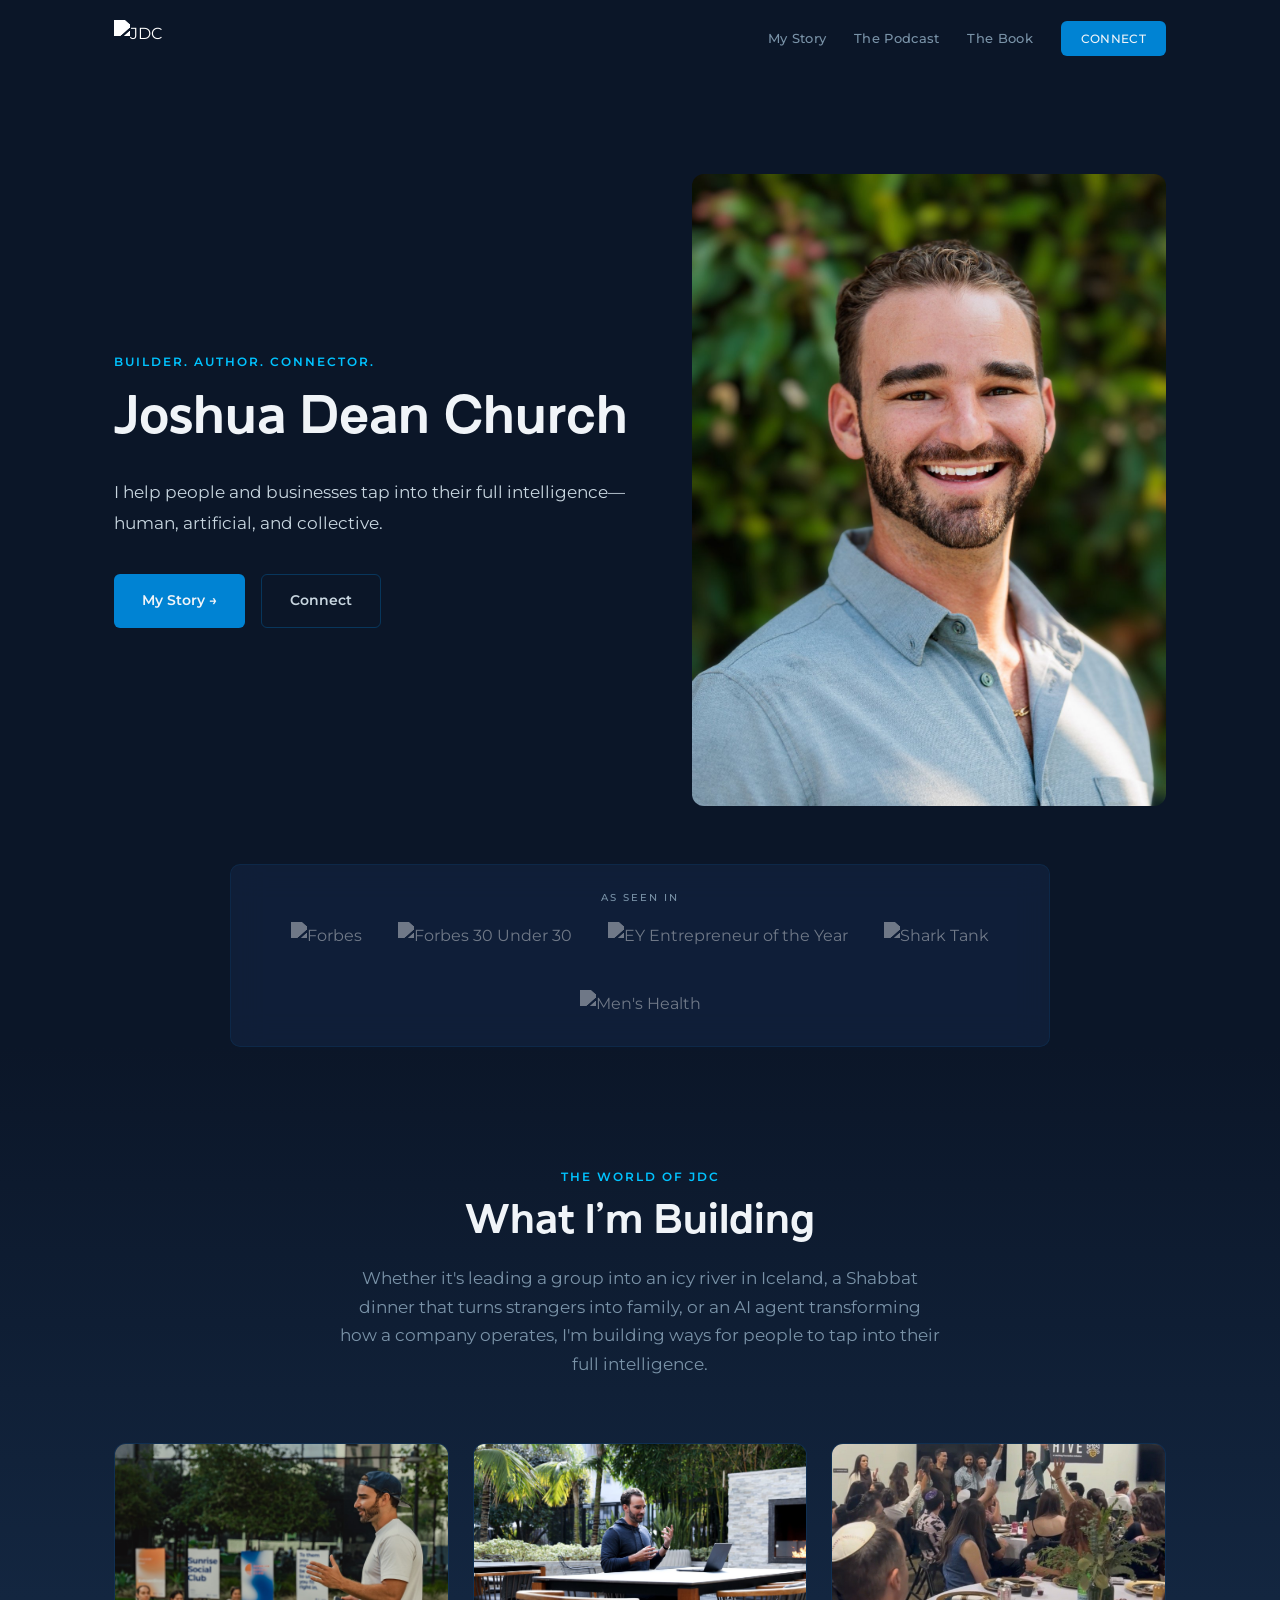
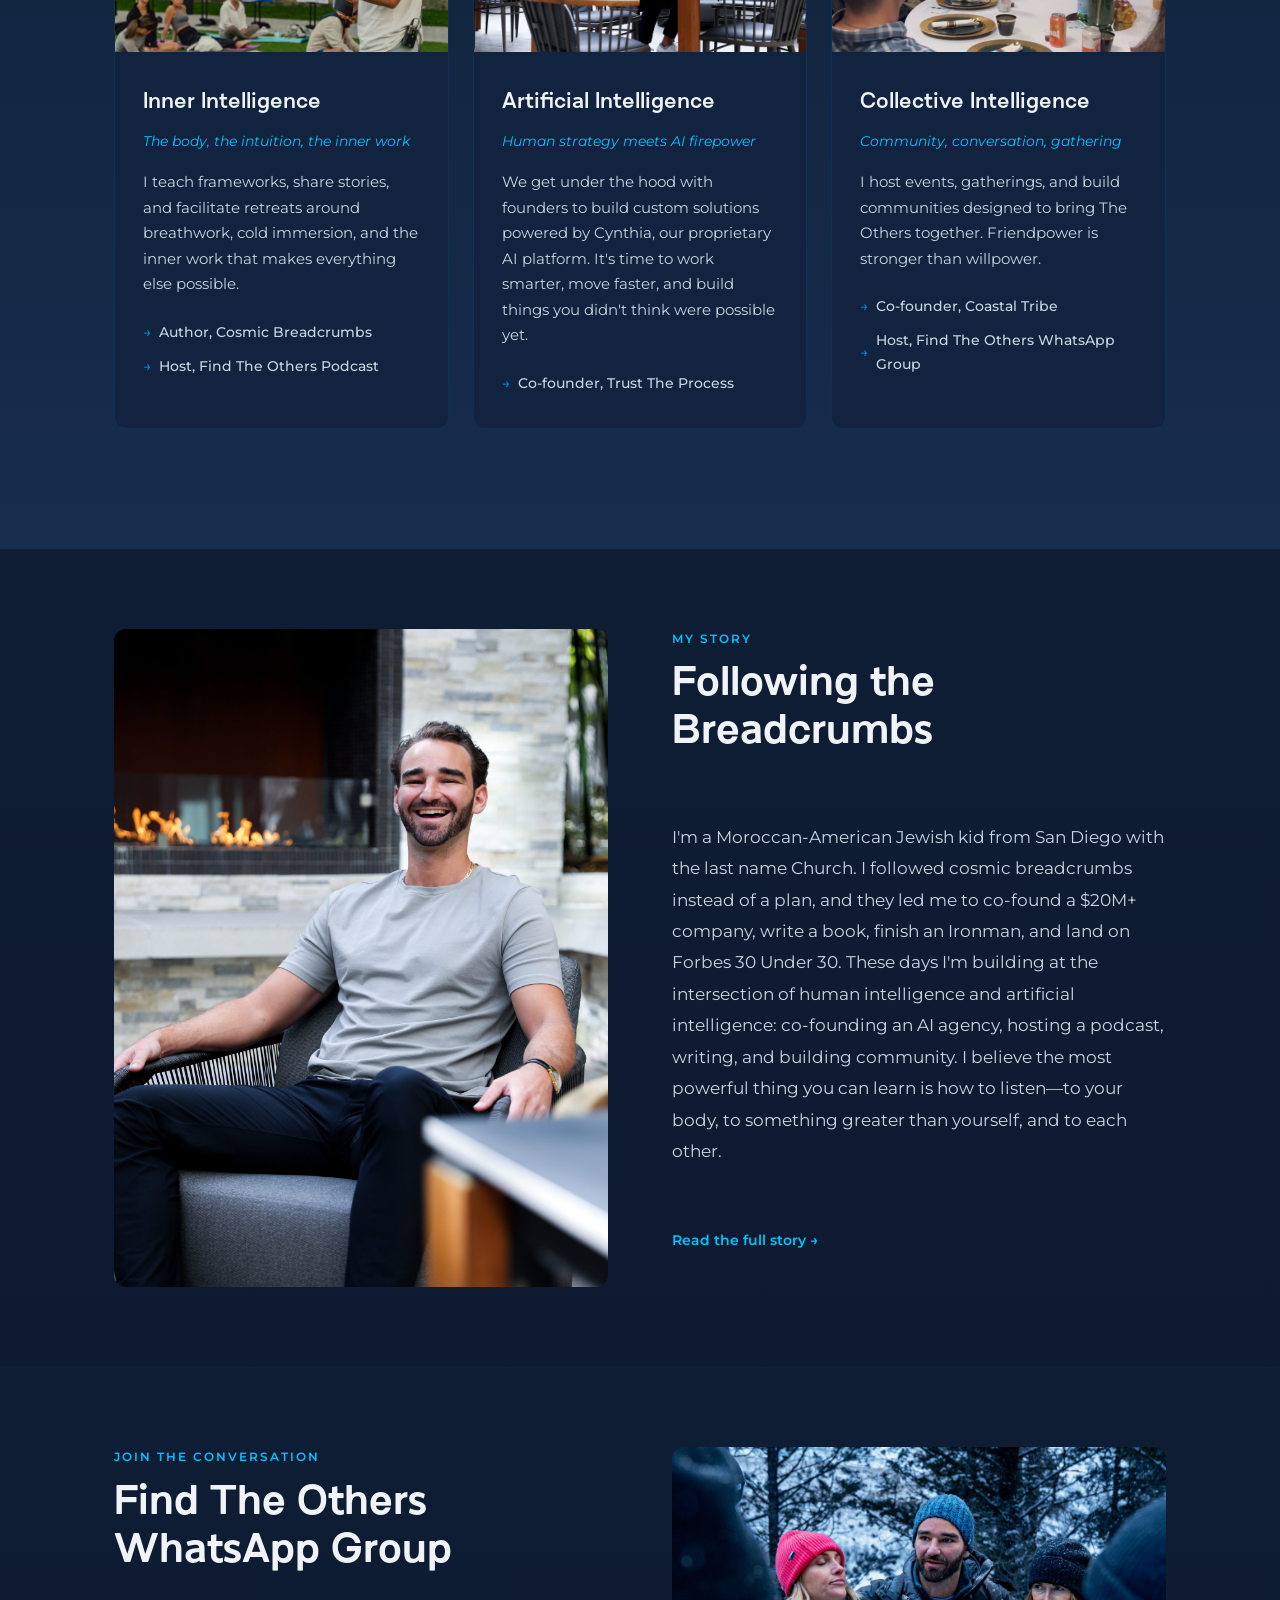
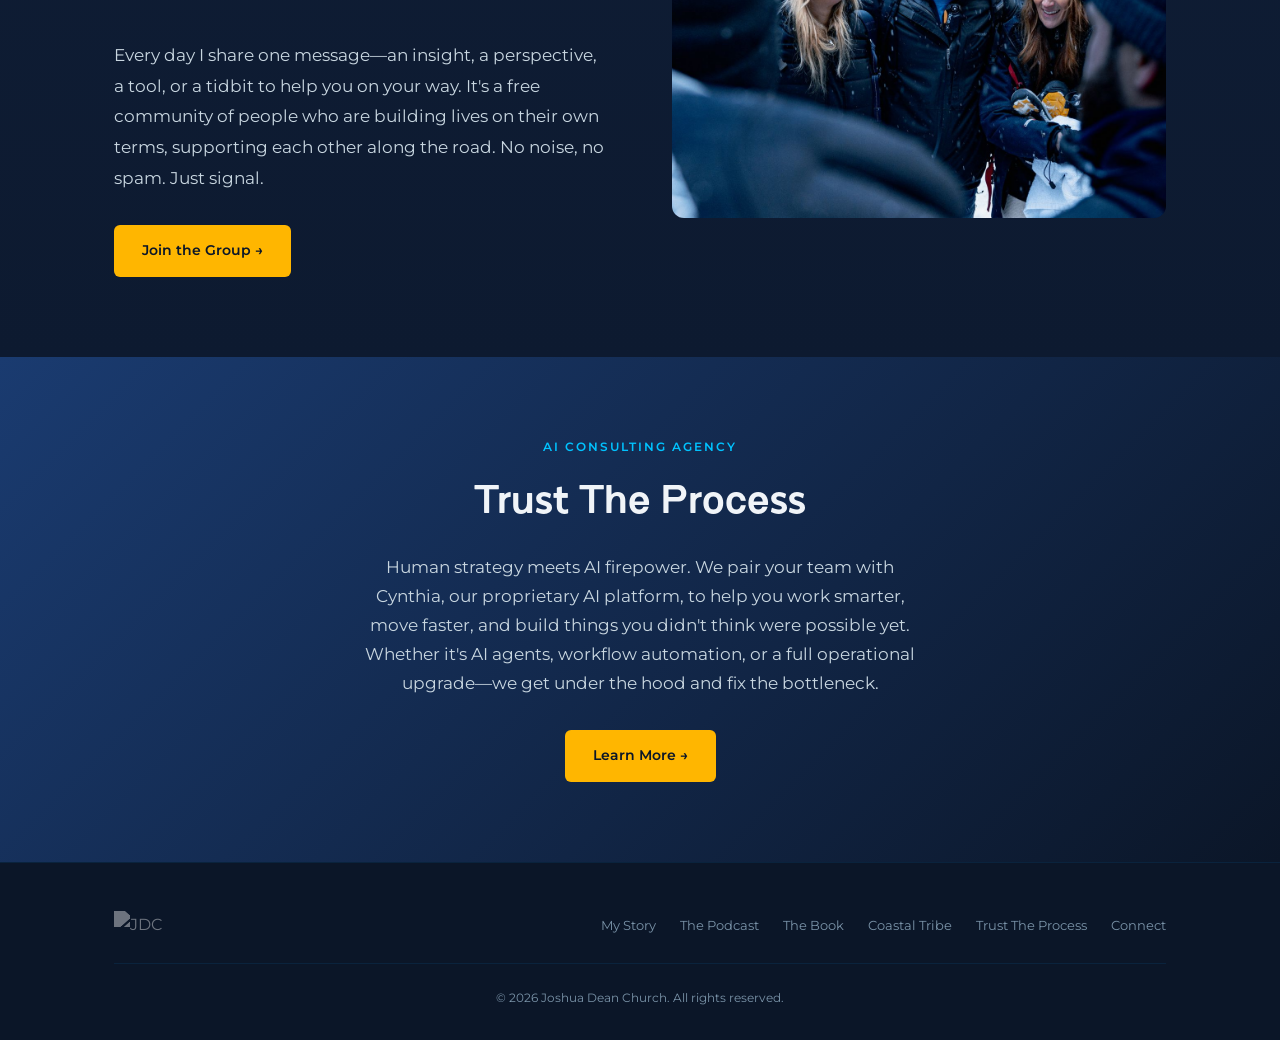
==== brand-site/index.html @ 16e48560 "Add brand site and remove old All Data No Drama dashboard - Full personal brand site with homepage, " ====
<!DOCTYPE html>
<html lang="en">
<head>
  <meta charset="UTF-8">
  <meta name="viewport" content="width=device-width, initial-scale=1.0">
  <title>Joshua Dean Church | Builder. Author. Connector.</title>
  <meta name="description" content="I help people and businesses tap into their full intelligence — human, artificial, and collective.">
  <meta property="og:title" content="Joshua Dean Church | Builder. Author. Connector.">
  <meta property="og:description" content="I help people and businesses tap into their full intelligence — human, artificial, and collective.">
  <meta property="og:image" content="images/photos/jdc-headshot.jpg">
  <link rel="preconnect" href="https://fonts.googleapis.com">
  <link rel="preconnect" href="https://fonts.gstatic.com" crossorigin>
  <link href="https://fonts.googleapis.com/css2?family=Montserrat:ital,wght@0,300;0,400;0,500;0,600;0,700;0,800;1,400&display=swap" rel="stylesheet">
  <link rel="stylesheet" href="css/style.css">
  <link rel="icon" type="image/png" href="images/logos/bolt-black.png">
</head>
<body>

  <!-- Nav -->
  <nav class="nav" id="nav">
    <div class="nav-inner">
      <a href="/"><img src="images/logos/jdc-monogram-white.png" alt="JDC" class="nav-logo"></a>
      <button class="nav-toggle" id="navToggle" aria-label="Menu">&#9776;</button>
      <ul class="nav-links" id="navLinks">
        <li><a href="/my-story">My Story</a></li>
        <li><a href="/podcast">The Podcast</a></li>
        <li><a href="/book">The Book</a></li>
        <li><a href="/connect" class="nav-cta">Connect</a></li>
      </ul>
    </div>
  </nav>

  <!-- Hero -->
  <section class="hero">
    <div class="container">
      <div class="hero-inner">
        <div class="hero-text fade-up">
          <div class="hero-photo-mobile">
            <img src="images/photos/jdc-headshot-vert.jpg" alt="Joshua Dean Church">
          </div>
          <div class="hero-label">Builder. Author. Connector.</div>
          <h1>Joshua Dean Church</h1>
          <p class="hero-bio">I help people and businesses tap into their full intelligence&mdash;human, artificial, and collective.</p>
          <div class="hero-actions">
            <a href="#my-story" class="btn btn-primary">My Story &rarr;</a>
            <a href="/connect" class="btn btn-outline">Connect</a>
          </div>
        </div>
        <div class="hero-photo hero-photo-desktop fade-up">
          <img src="images/photos/jdc-headshot-vert.jpg" alt="Joshua Dean Church">
        </div>
      </div>
    </div>
  </section>

  <!-- As Seen In -->
  <div class="seen-in">
    <div class="seen-in-inner">
      <div class="seen-in-label">As Seen In</div>
      <div class="seen-in-divider"></div>
      <div class="seen-in-logos">
        <img src="https://cdn.prod.website-files.com/67cf23cad16f6755688ccf05/67dbac555533812ffa6944e9_Forbes.png" alt="Forbes">
        <img src="https://cdn.prod.website-files.com/67cf23cad16f6755688ccf05/67dbadc8d2709a5964566918_30-under-30.png" alt="Forbes 30 Under 30">
        <img src="https://cdn.prod.website-files.com/67cf23cad16f6755688ccf05/67dbad04504f03ad3bf4051f_04770d65194399ad4c369803e175.png" alt="EY Entrepreneur of the Year">
        <img src="https://cdn.prod.website-files.com/67cf23cad16f6755688ccf05/67dbadde0a49e1027115f050_logo.png" alt="Shark Tank">
        <img src="https://cdn.prod.website-files.com/67cf23cad16f6755688ccf05/67dbadeeb2bb3bdb739ae794_Mens-Health-Logo.png" alt="Men's Health">
      </div>
    </div>
  </div>

  <!-- What I'm Building -->
  <section class="world">
    <div class="container">
      <div class="world-header fade-up">
        <div class="sh center">
          <div class="sh-label">The World of JDC</div>
          <h2>What I'm Building</h2>
          <p>Whether it's leading a group into an icy river in Iceland, a Shabbat dinner that turns strangers into family, or an AI agent transforming how a company operates, I'm building ways for people to tap into their full intelligence.</p>
        </div>
      </div>

      <div class="world-grid">
        <!-- Human Intelligence -->
        <div class="world-card fade-up">
          <img src="images/photos/leading-breathwork-1.jpg" alt="Joshua leading breathwork" class="world-card-img">
          <div class="world-card-body">
            <h3>Inner Intelligence</h3>
            <p class="world-card-tagline">The body, the intuition, the inner work</p>
            <p class="world-card-text">I teach frameworks, share stories, and facilitate retreats around breathwork, cold immersion, and the inner work that makes everything else possible.</p>
            <ul class="world-card-links">
              <li><a href="/book"><span class="arrow">&rarr;</span> Author, Cosmic Breadcrumbs</a></li>
              <li><a href="/podcast"><span class="arrow">&rarr;</span> Host, Find The Others Podcast</a></li>
            </ul>
          </div>
        </div>

        <!-- Artificial Intelligence -->
        <div class="world-card fade-up">
          <img src="images/photos/jdc-laptop.jpg" alt="Joshua working with AI" class="world-card-img">
          <div class="world-card-body">
            <h3>Artificial Intelligence</h3>
            <p class="world-card-tagline">Human strategy meets AI firepower</p>
            <p class="world-card-text">We get under the hood with founders to build custom solutions powered by Cynthia, our proprietary AI platform. It's time to work smarter, move faster, and build things you didn't think were possible yet.</p>
            <ul class="world-card-links">
              <li><a href="https://cynthiaconcierge.com/" target="_blank"><span class="arrow">&rarr;</span> Co-founder, Trust The Process</a></li>
            </ul>
          </div>
        </div>

        <!-- Human Connection -->
        <div class="world-card fade-up">
          <img src="images/photos/coastal-tribe-2.jpg" alt="Coastal Tribe Shabbat dinner" class="world-card-img">
          <div class="world-card-body">
            <h3>Collective Intelligence</h3>
            <p class="world-card-tagline">Community, conversation, gathering</p>
            <p class="world-card-text">I host events, gatherings, and build communities designed to bring The Others together. Friendpower is stronger than willpower.</p>
            <ul class="world-card-links">
              <li><a href="https://thecoastaltribe.com" target="_blank"><span class="arrow">&rarr;</span> Co-founder, Coastal Tribe</a></li>
              <li><a href="https://tally.so/r/3Ev4OB" target="_blank"><span class="arrow">&rarr;</span> Host, Find The Others WhatsApp Group</a></li>
            </ul>
          </div>
        </div>
      </div>
    </div>
  </section>

  <!-- My Story -->
  <section class="content-section alt" id="my-story">
    <div class="container">
      <div class="content-grid">
        <div class="fade-up">
          <img src="images/photos/jdc-fireplace.jpg" alt="Joshua Dean Church" style="border-radius:var(--radius); aspect-ratio:3/4; object-fit:cover; object-position:center top;">
        </div>
        <div class="fade-up" style="display:flex; flex-direction:column; justify-content:center;">
          <div class="sh">
            <div class="sh-label">My Story</div>
            <h2>Following the Breadcrumbs</h2>
          </div>
          <div class="prose">
            <p>I'm a Moroccan-American Jewish kid from San Diego with the last name Church. I followed cosmic breadcrumbs instead of a plan, and they led me to co-found a $20M+ company, write a book, finish an Ironman, and land on Forbes 30 Under 30. These days I'm building at the intersection of human intelligence and artificial intelligence: co-founding an AI agency, hosting a podcast, writing, and building community. I believe the most powerful thing you can learn is how to listen&mdash;to your body, to something greater than yourself, and to each other.</p>
          </div>
          <div style="margin-top:24px;">
            <a href="/my-story" class="btn btn-ghost">Read the full story &rarr;</a>
          </div>
        </div>
      </div>
    </div>
  </section>

  <!-- FTO WhatsApp -->
  <section class="content-section alt">
    <div class="container">
      <div class="content-grid">
        <div class="fade-up" style="display:flex; flex-direction:column; justify-content:center;">
          <div class="sh">
            <div class="sh-label">Join the Conversation</div>
            <h2>Find The Others WhatsApp Group</h2>
          </div>
          <p style="font-size:17px; line-height:1.8; color:var(--text); margin-bottom:32px;">Every day I share one message&mdash;an insight, a perspective, a tool, or a tidbit to help you on your way. It's a free community of people who are building lives on their own terms, supporting each other along the road. No noise, no spam. Just signal.</p>
          <div>
            <a href="https://tally.so/r/3Ev4OB" target="_blank" class="btn btn-solar">Join the Group &rarr;</a>
          </div>
        </div>
        <div class="fade-up">
          <img src="images/photos/retreat-2.jpg" alt="Joshua with The Others at a retreat" style="border-radius:var(--radius); width:100%; aspect-ratio:4/3; object-fit:cover;">
        </div>
      </div>
    </div>
  </section>

  <!-- Trust The Process CTA -->
  <section class="cta-banner">
    <div class="container fade-up">
      <div class="sh-label" style="text-align:center; margin-bottom:12px;">AI Consulting Agency</div>
      <h2>Trust The Process</h2>
      <p>Human strategy meets AI firepower. We pair your team with Cynthia, our proprietary AI platform, to help you work smarter, move faster, and build things you didn't think were possible yet. Whether it's AI agents, workflow automation, or a full operational upgrade&mdash;we get under the hood and fix the bottleneck.</p>
      <a href="https://cynthiaconcierge.com/" target="_blank" class="btn btn-solar">Learn More &rarr;</a>
    </div>
  </section>

  <!-- Footer -->
  <footer class="footer">
    <div class="container">
      <div class="footer-inner">
        <a href="/"><img src="images/logos/jdc-monogram-white.png" alt="JDC" class="footer-logo"></a>
        <ul class="footer-links">
          <li><a href="/my-story">My Story</a></li>
          <li><a href="/podcast">The Podcast</a></li>
          <li><a href="/book">The Book</a></li>
          <li><a href="https://thecoastaltribe.com" target="_blank">Coastal Tribe</a></li>
          <li><a href="https://cynthiaconcierge.com/" target="_blank">Trust The Process</a></li>
          <li><a href="/connect">Connect</a></li>
        </ul>
      </div>
      <div class="footer-copy">&copy; 2026 Joshua Dean Church. All rights reserved.</div>
    </div>
  </footer>

  <script>
    const nav = document.getElementById('nav');
    window.addEventListener('scroll', () => nav.classList.toggle('scrolled', window.scrollY > 50));
    document.getElementById('navToggle').addEventListener('click', () => document.getElementById('navLinks').classList.toggle('open'));
    document.querySelectorAll('.nav-links a').forEach(a => a.addEventListener('click', () => document.getElementById('navLinks').classList.remove('open')));
    const obs = new IntersectionObserver(entries => entries.forEach(e => { if (e.isIntersecting) e.target.classList.add('visible'); }), { threshold: 0.1, rootMargin: '0px 0px -40px 0px' });
    document.querySelectorAll('.fade-up').forEach(el => obs.observe(el));
  </script>
</body>
</html>
---- brand-site/css/style.css ----
/* =============================================
   Joshua Dean Church — Personal Brand
   Fresh Build v2
   ============================================= */

@font-face {
  font-family: 'Mickir';
  src: url('../fonts/Mickir-Regular.otf') format('opentype');
  font-weight: 400;
  font-display: swap;
}
@font-face {
  font-family: 'Mickir';
  src: url('../fonts/Mickir-Bold.otf') format('opentype');
  font-weight: 700;
  font-display: swap;
}
@font-face {
  font-family: 'Mickir';
  src: url('../fonts/Mickir-ExtraBold.otf') format('opentype');
  font-weight: 800;
  font-display: swap;
}

:root {
  /* Brand Palette */
  --midnight: #1A3B70;
  --electric: #0083D3;
  --arctic: #01C3FF;
  --glacier: #A9E7FF;
  --polar: #BCD5DD;
  --solar: #FFB600;

  /* Functional */
  --bg: #0B1628;
  --bg-alt: #0F1D35;
  --bg-card: #12233F;
  --surface: #182B4A;
  --white: #F0F4F8;
  --text: #C8D6E0;
  --text-muted: #7A93A8;
  --border: rgba(0, 131, 211, 0.12);

  --font-display: 'Mickir', 'Montserrat', sans-serif;
  --font-body: 'Montserrat', sans-serif;
  --max-w: 1100px;
  --radius: 12px;
}

*, *::before, *::after { margin: 0; padding: 0; box-sizing: border-box; }
html { scroll-behavior: smooth; -webkit-font-smoothing: antialiased; }
body {
  font-family: var(--font-body);
  background: var(--bg);
  color: var(--text);
  line-height: 1.7;
  overflow-x: hidden;
  font-size: 16px;
}
img { max-width: 100%; height: auto; display: block; }
a { color: inherit; text-decoration: none; }

.container { max-width: var(--max-w); margin: 0 auto; padding: 0 24px; }

/* =============================================
   NAV — Minimal
   ============================================= */
.nav {
  position: fixed; top: 0; left: 0; right: 0; z-index: 100;
  padding: 20px 0;
  transition: all 0.3s;
}
.nav.scrolled {
  background: rgba(11, 22, 40, 0.95);
  backdrop-filter: blur(16px);
  padding: 14px 0;
  border-bottom: 1px solid var(--border);
}
.nav-inner {
  max-width: var(--max-w);
  margin: 0 auto; padding: 0 24px;
  display: flex; align-items: center; justify-content: space-between;
}
.nav-logo { height: 36px; filter: brightness(0) invert(1); }
.nav-links {
  display: flex; align-items: center; gap: 28px; list-style: none;
}
.nav-links a {
  font-size: 13px; font-weight: 500; letter-spacing: 0.3px;
  color: var(--text-muted); transition: color 0.2s;
}
.nav-links a:hover { color: var(--white); }
.nav-cta {
  background: var(--electric);
  color: var(--white) !important;
  padding: 10px 20px;
  border-radius: 6px;
  font-weight: 600;
  font-size: 12px !important;
  letter-spacing: 0.5px;
  text-transform: uppercase;
  transition: background 0.2s, transform 0.2s;
}
.nav-cta:hover { background: var(--midnight); transform: translateY(-1px); }
.nav-toggle {
  display: none; background: none; border: none;
  color: var(--white); font-size: 24px; cursor: pointer;
}

/* =============================================
   HERO — Homepage
   ============================================= */
.hero {
  min-height: 100vh;
  display: flex; align-items: center;
  position: relative; overflow: hidden;
  padding-top: 80px;
}
.hero-inner {
  display: grid;
  grid-template-columns: 1fr 1fr;
  gap: 64px;
  align-items: center;
}
.hero-text { position: relative; z-index: 2; }
.hero-label {
  font-size: 12px; font-weight: 600; letter-spacing: 2px;
  text-transform: uppercase; color: var(--arctic);
  margin-bottom: 20px;
}
.hero h1 {
  font-family: var(--font-display);
  font-size: clamp(36px, 4.2vw, 56px);
  font-weight: 800; line-height: 1.05;
  color: var(--white); margin-bottom: 28px;
  white-space: nowrap;
}
.hero-bio {
  font-size: 17px; line-height: 1.8;
  color: var(--text); margin-bottom: 36px;
}
.hero-actions { display: flex; gap: 16px; flex-wrap: wrap; }
.hero-photo {
  position: relative;
}
.hero-photo img {
  border-radius: var(--radius);
  width: 100%;
  aspect-ratio: 3/4;
  object-fit: cover;
  object-position: center top;
}
/* Mobile: show inline photo, hide desktop column */
.hero-photo-mobile {
  display: none;
}
.hero-photo-mobile img {
  border-radius: var(--radius);
  width: 100%;
  max-width: 360px;
  aspect-ratio: 3/4;
  object-fit: cover;
  object-position: center top;
  margin-bottom: 28px;
}

/* decorative element removed */

/* =============================================
   AS SEEN IN
   ============================================= */
.seen-in {
  position: relative;
  z-index: 10;
  margin-top: -36px;
  padding: 0 24px;
}
.seen-in-inner {
  max-width: 820px;
  margin: 0 auto;
  background: rgba(18, 35, 63, 0.7);
  backdrop-filter: blur(16px);
  -webkit-backdrop-filter: blur(16px);
  border: 1px solid rgba(0, 131, 211, 0.1);
  border-radius: 10px;
  padding: 24px 40px;
  text-align: center;
}
.seen-in-label {
  font-size: 10px; font-weight: 500; letter-spacing: 2px;
  text-transform: uppercase; color: var(--text-muted);
  margin-bottom: 16px;
}
.seen-in-divider { display: none; }
.seen-in-logos {
  display: flex; justify-content: center; align-items: center;
  gap: 36px; flex-wrap: wrap;
  opacity: 0.4;
}
.seen-in-logos img {
  height: 32px; width: auto;
  filter: brightness(0) invert(1);
}

/* =============================================
   WORLD — Pillar Cards (Homepage)
   ============================================= */
.world {
  padding: 120px 0;
  background: linear-gradient(180deg, var(--bg) 0%, #132640 50%, #162D4D 100%);
}
.world-header {
  text-align: center; margin-bottom: 64px;
}
.world-grid {
  display: grid;
  grid-template-columns: repeat(3, 1fr);
  gap: 24px;
}
.world-card {
  background: var(--bg-card);
  border: 1px solid var(--border);
  border-radius: var(--radius);
  overflow: hidden;
  transition: transform 0.3s, border-color 0.3s;
}
.world-card:hover {
  transform: translateY(-4px);
  border-color: rgba(0, 131, 211, 0.3);
}
.world-card-img {
  width: 100%; aspect-ratio: 16/10; object-fit: cover;
  object-position: center 30%;
}
.world-card-body { padding: 32px 28px; }
.world-card-body h3 {
  font-family: var(--font-display);
  font-size: 22px; font-weight: 700;
  color: var(--white); margin-bottom: 8px;
}
.world-card-tagline {
  font-size: 14px; color: var(--arctic);
  font-style: italic; margin-bottom: 16px;
}
.world-card-text {
  font-size: 15px; color: var(--text); margin-bottom: 24px;
  line-height: 1.7;
}
.world-card-links {
  list-style: none; display: flex; flex-direction: column; gap: 10px;
}
.world-card-links a {
  font-size: 14px; font-weight: 500; color: var(--text);
  display: flex; align-items: center; gap: 8px;
  transition: color 0.2s;
}
.world-card-links a:hover { color: var(--arctic); }
.world-card-links .arrow { color: var(--electric); }

/* =============================================
   PAGE HERO — Subpages
   ============================================= */
.page-hero {
  padding: 160px 0 80px;
  position: relative;
}
.page-hero-split {
  display: grid; grid-template-columns: 1fr 1fr;
  gap: 64px; align-items: center;
}
.page-hero .page-label {
  font-size: 12px; font-weight: 600; letter-spacing: 2px;
  text-transform: uppercase; color: var(--arctic);
  margin-bottom: 16px;
}
.page-hero h1 {
  font-family: var(--font-display);
  font-size: clamp(36px, 4.5vw, 52px);
  font-weight: 800; line-height: 1.1;
  color: var(--white); margin-bottom: 20px;
}
.page-hero .page-subtitle {
  font-size: 18px; color: var(--text); line-height: 1.7;
}
.page-hero-img {
  border-radius: var(--radius);
  width: 100%; object-fit: cover;
}

/* =============================================
   CONTENT SECTIONS
   ============================================= */
.content-section { padding: 80px 0; }
.content-section.alt { background: linear-gradient(180deg, var(--bg-alt) 0%, #0D1A30 100%); }

.content-grid {
  display: grid; grid-template-columns: 1fr 1fr;
  gap: 64px; align-items: start;
}
.content-grid.reverse > :first-child { order: 2; }
.content-grid.reverse > :last-child { order: 1; }

.prose { font-size: 17px; line-height: 1.85; color: var(--text); }
.prose p { margin-bottom: 24px; }
.prose strong { color: var(--white); font-weight: 600; }
.prose em { color: var(--glacier); }
.prose blockquote {
  border-left: 3px solid var(--solar);
  padding: 16px 0 16px 24px;
  margin: 32px 0;
  font-style: italic; color: var(--text-muted);
  font-size: 19px; line-height: 1.6;
}
.prose img {
  border-radius: var(--radius);
  margin: 32px 0;
}

/* =============================================
   BUTTONS
   ============================================= */
.btn {
  display: inline-flex; align-items: center; gap: 8px;
  padding: 14px 28px; border-radius: 6px;
  font-size: 14px; font-weight: 600;
  font-family: var(--font-body);
  cursor: pointer; transition: all 0.2s;
  border: none; text-decoration: none;
}
.btn-primary {
  background: var(--electric); color: var(--white);
}
.btn-primary:hover { background: var(--midnight); transform: translateY(-1px); }
.btn-solar {
  background: var(--solar); color: var(--bg);
}
.btn-solar:hover { background: #e6a400; transform: translateY(-1px); }
.btn-outline {
  background: transparent; color: var(--text);
  border: 1px solid rgba(0,131,211,0.3);
}
.btn-outline:hover { border-color: var(--arctic); color: var(--white); }
.btn-ghost {
  background: none; color: var(--arctic);
  padding: 14px 0; border: none;
}
.btn-ghost:hover { color: var(--white); gap: 12px; }

/* =============================================
   SECTION HEADERS
   ============================================= */
.sh { margin-bottom: 48px; }
.sh-label {
  font-size: 12px; font-weight: 600; letter-spacing: 2px;
  text-transform: uppercase; color: var(--arctic);
  margin-bottom: 12px;
}
.sh h2 {
  font-family: var(--font-display);
  font-size: clamp(28px, 3.5vw, 42px);
  font-weight: 800; line-height: 1.15;
  color: var(--white); margin-bottom: 16px;
}
.sh p {
  font-size: 17px; color: var(--text-muted);
  max-width: 600px; line-height: 1.7;
}
.sh.center { text-align: center; }
.sh.center p { margin: 0 auto; }

/* =============================================
   PHOTO GRID
   ============================================= */
.photo-grid {
  display: grid; gap: 16px;
}
.photo-grid.cols-2 { grid-template-columns: 1fr 1fr; }
.photo-grid.cols-3 { grid-template-columns: 1fr 1fr 1fr; }
.photo-grid img {
  border-radius: var(--radius);
  width: 100%; height: 100%;
  object-fit: cover;
}

/* =============================================
   LISTEN LINKS / FEATURE LIST
   ============================================= */
.link-row {
  display: flex; gap: 12px; flex-wrap: wrap; margin-top: 32px;
}
.link-pill {
  display: inline-flex; align-items: center; gap: 8px;
  padding: 12px 24px;
  border: 1px solid rgba(0,131,211,0.25);
  border-radius: 8px;
  font-size: 14px; font-weight: 500;
  color: var(--text); transition: all 0.2s;
}
.link-pill:hover {
  border-color: var(--arctic); color: var(--white);
  background: rgba(0,131,211,0.06);
}

.feature-list {
  list-style: none; display: flex; flex-direction: column; gap: 14px;
  margin: 24px 0;
}
.feature-list li {
  display: flex; align-items: flex-start; gap: 10px;
  font-size: 15px; color: var(--text);
}
.feature-list .check {
  color: var(--arctic); font-weight: 700; flex-shrink: 0;
}

/* =============================================
   TESTIMONIAL
   ============================================= */
.testimonial-card {
  background: var(--bg-card);
  border: 1px solid var(--border);
  border-radius: var(--radius);
  padding: 32px;
}
.testimonial-card blockquote {
  font-size: 16px; line-height: 1.8;
  color: var(--text); margin-bottom: 20px;
  font-style: italic;
}
.testimonial-card cite {
  font-style: normal; font-size: 14px;
  color: var(--white); font-weight: 600;
}
.testimonial-card .cite-role {
  font-size: 13px; color: var(--text-muted); font-weight: 400;
}

/* =============================================
   CONNECT / SOCIAL
   ============================================= */
.social-grid {
  display: grid; grid-template-columns: repeat(4, 1fr);
  gap: 16px; margin: 48px 0;
}
.social-card {
  background: var(--bg-card);
  border: 1px solid var(--border);
  border-radius: var(--radius);
  padding: 28px; text-align: center;
  transition: all 0.2s;
}
.social-card:hover {
  border-color: var(--electric);
  transform: translateY(-2px);
}
.social-card h3 {
  font-size: 16px; color: var(--white); font-weight: 600;
  margin-bottom: 4px;
}
.social-card p { font-size: 13px; color: var(--text-muted); }

/* =============================================
   CTA BANNER
   ============================================= */
.cta-banner {
  padding: 80px 0;
  background: linear-gradient(135deg, var(--midnight), var(--bg));
  text-align: center;
}
.cta-banner h2 {
  font-family: var(--font-display);
  font-size: clamp(28px, 3.5vw, 40px);
  font-weight: 800; color: var(--white);
  margin-bottom: 16px;
}
.cta-banner p {
  font-size: 17px; color: var(--text);
  max-width: 560px; margin: 0 auto 32px;
}

/* =============================================
   FOOTER
   ============================================= */
.footer {
  padding: 48px 0 32px;
  border-top: 1px solid var(--border);
}
.footer-inner {
  display: flex; justify-content: space-between;
  align-items: center; flex-wrap: wrap; gap: 16px;
}
.footer-logo { height: 28px; filter: brightness(0) invert(1); opacity: 0.4; }
.footer-links {
  display: flex; gap: 24px; list-style: none;
}
.footer-links a {
  font-size: 13px; color: var(--text-muted); transition: color 0.2s;
}
.footer-links a:hover { color: var(--white); }
.footer-copy {
  width: 100%; text-align: center;
  margin-top: 24px; padding-top: 24px;
  border-top: 1px solid var(--border);
  font-size: 12px; color: var(--text-muted);
}

/* =============================================
   CONTACT FORM
   ============================================= */
.contact-form { display: flex; flex-direction: column; gap: 20px; }
.form-group { display: flex; flex-direction: column; gap: 6px; }
.form-group label {
  font-size: 13px; font-weight: 600; color: var(--text-muted);
  text-transform: uppercase; letter-spacing: 0.5px;
}
.form-group input,
.form-group select,
.form-group textarea {
  background: var(--bg-card);
  border: 1px solid var(--border);
  border-radius: 6px;
  padding: 14px 16px;
  font-family: var(--font-body);
  font-size: 15px;
  color: var(--white);
  transition: border-color 0.2s;
  outline: none;
}
.form-group input:focus,
.form-group select:focus,
.form-group textarea:focus {
  border-color: var(--electric);
}
.form-group input::placeholder,
.form-group textarea::placeholder {
  color: var(--text-muted); opacity: 0.6;
}
.form-group select { cursor: pointer; }
.form-group select option { background: var(--bg-card); color: var(--white); }
.form-group textarea { resize: vertical; min-height: 120px; }
.form-success {
  text-align: center; padding: 48px 24px;
  background: var(--bg-card); border: 1px solid var(--border);
  border-radius: var(--radius);
}
.form-success p {
  font-size: 20px; font-weight: 600; color: var(--white);
}

/* Social Card Row */
.social-card-row {
  display: flex; justify-content: space-between; align-items: center;
  padding: 18px 20px;
  background: var(--bg-card);
  border: 1px solid var(--border);
  border-radius: 8px;
  transition: all 0.2s;
}
.social-card-row:hover {
  border-color: var(--electric); transform: translateX(4px);
}
.social-card-name {
  font-size: 15px; font-weight: 600; color: var(--white);
}
.social-card-handle {
  font-size: 14px; color: var(--text-muted);
}

/* =============================================
   ANIMATIONS
   ============================================= */
.fade-up {
  opacity: 0; transform: translateY(20px);
  transition: opacity 0.5s ease, transform 0.5s ease;
}
.fade-up.visible { opacity: 1; transform: translateY(0); }

/* =============================================
   RESPONSIVE
   ============================================= */
@media (max-width: 900px) {
  .hero-inner,
  .page-hero-split,
  .content-grid,
  .content-grid.reverse > :first-child,
  .content-grid.reverse > :last-child {
    grid-template-columns: 1fr;
    order: unset !important;
  }
  .hero-photo-mobile { display: block; }
  .hero-photo-desktop { display: none; }
  .world-grid { grid-template-columns: 1fr; max-width: 480px; margin: 0 auto; }
  .social-grid { grid-template-columns: 1fr 1fr; }
  .hero-photo { max-width: 400px; }
}

@media (max-width: 768px) {
  .nav-links { display: none; }
  .nav-toggle { display: block; }
  .nav-links.open {
    display: flex; flex-direction: column;
    position: absolute; top: 100%; left: 0; right: 0;
    background: rgba(11, 22, 40, 0.98);
    backdrop-filter: blur(16px);
    padding: 24px; gap: 18px;
    border-bottom: 1px solid var(--border);
  }
  .nav-cta { text-align: center; }
  .hero { padding-top: 100px; min-height: auto; padding-bottom: 60px; }
  .hero h1 { white-space: normal; }
  .photo-grid.cols-2,
  .photo-grid.cols-3 { grid-template-columns: 1fr; }
  .seen-in-inner { padding: 20px 24px; }
  .seen-in-logos { gap: 24px; }
  .seen-in-logos img { height: 18px; }
  .content-section { padding: 60px 0; }
  .world { padding: 80px 0; }
}

@media (max-width: 480px) {
  .social-grid { grid-template-columns: 1fr; }
  .hero-actions { flex-direction: column; }
  .hero-actions .btn { width: 100%; justify-content: center; }
}
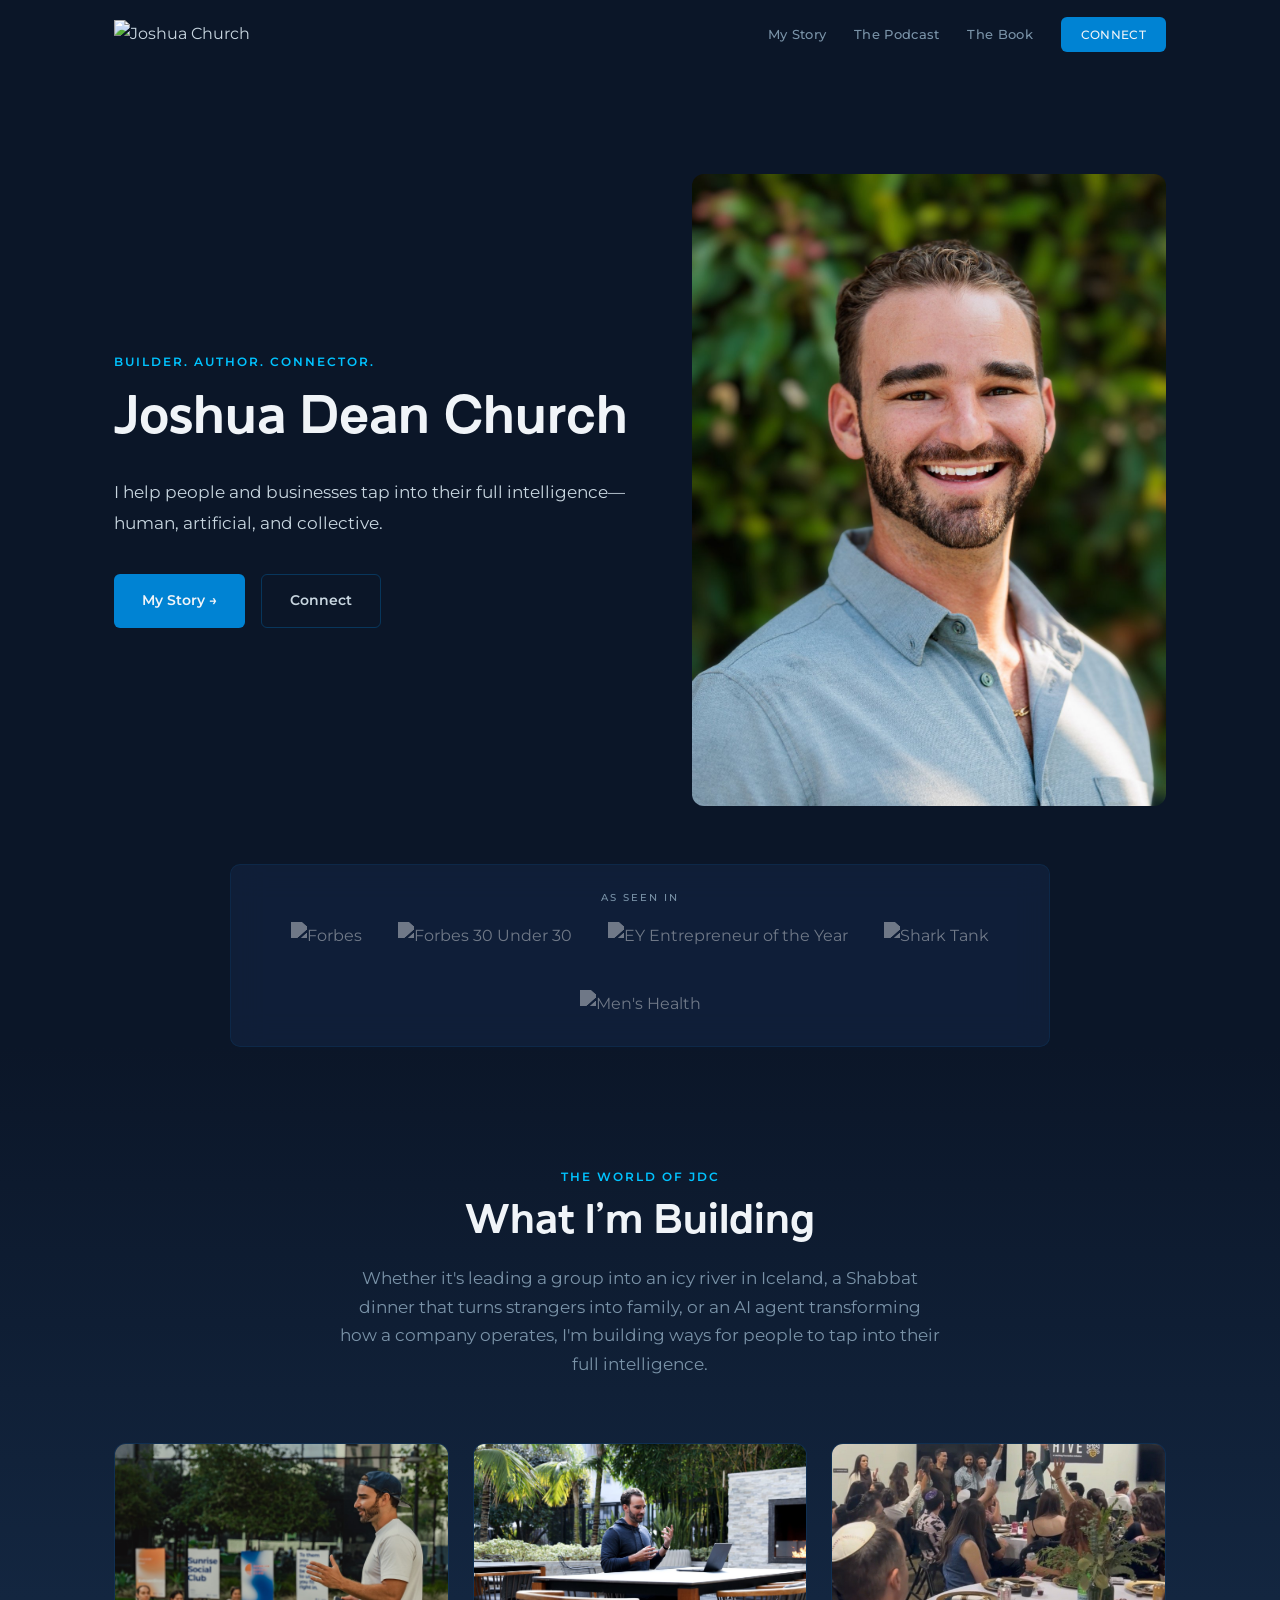
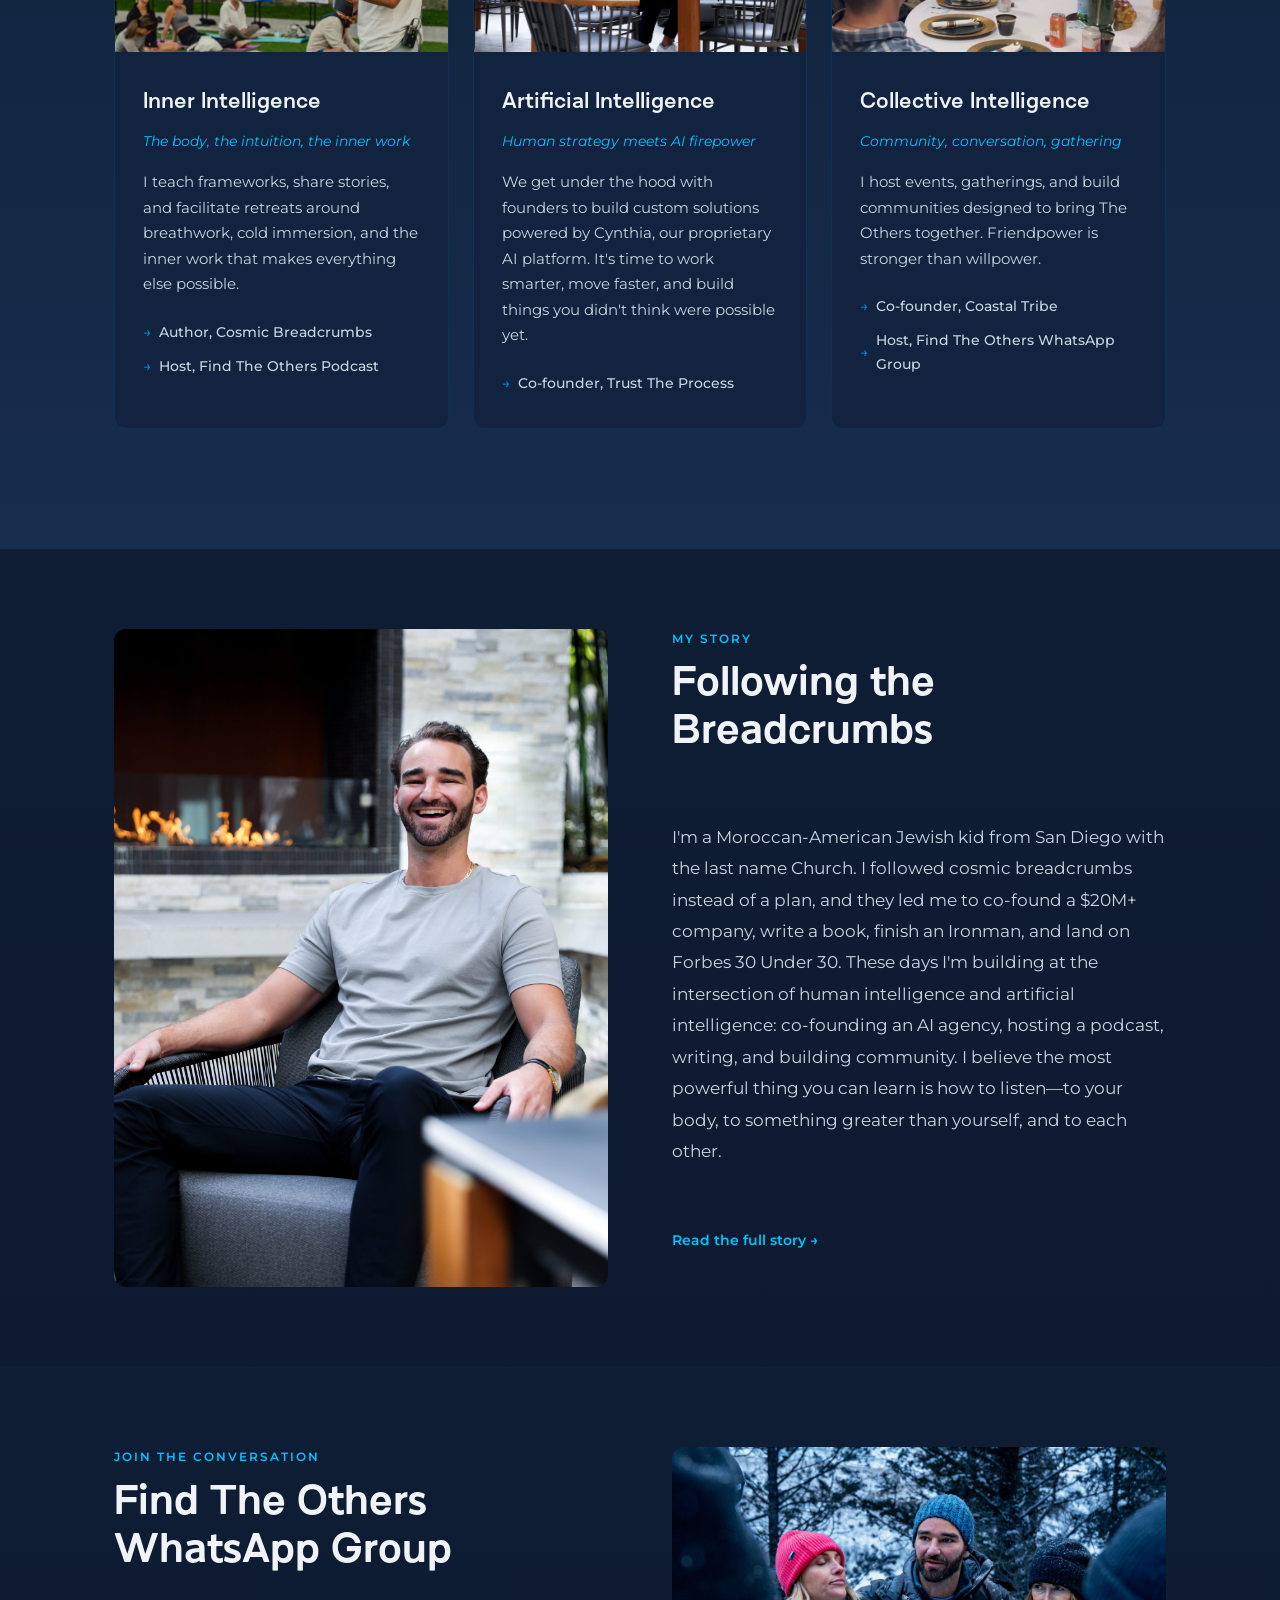
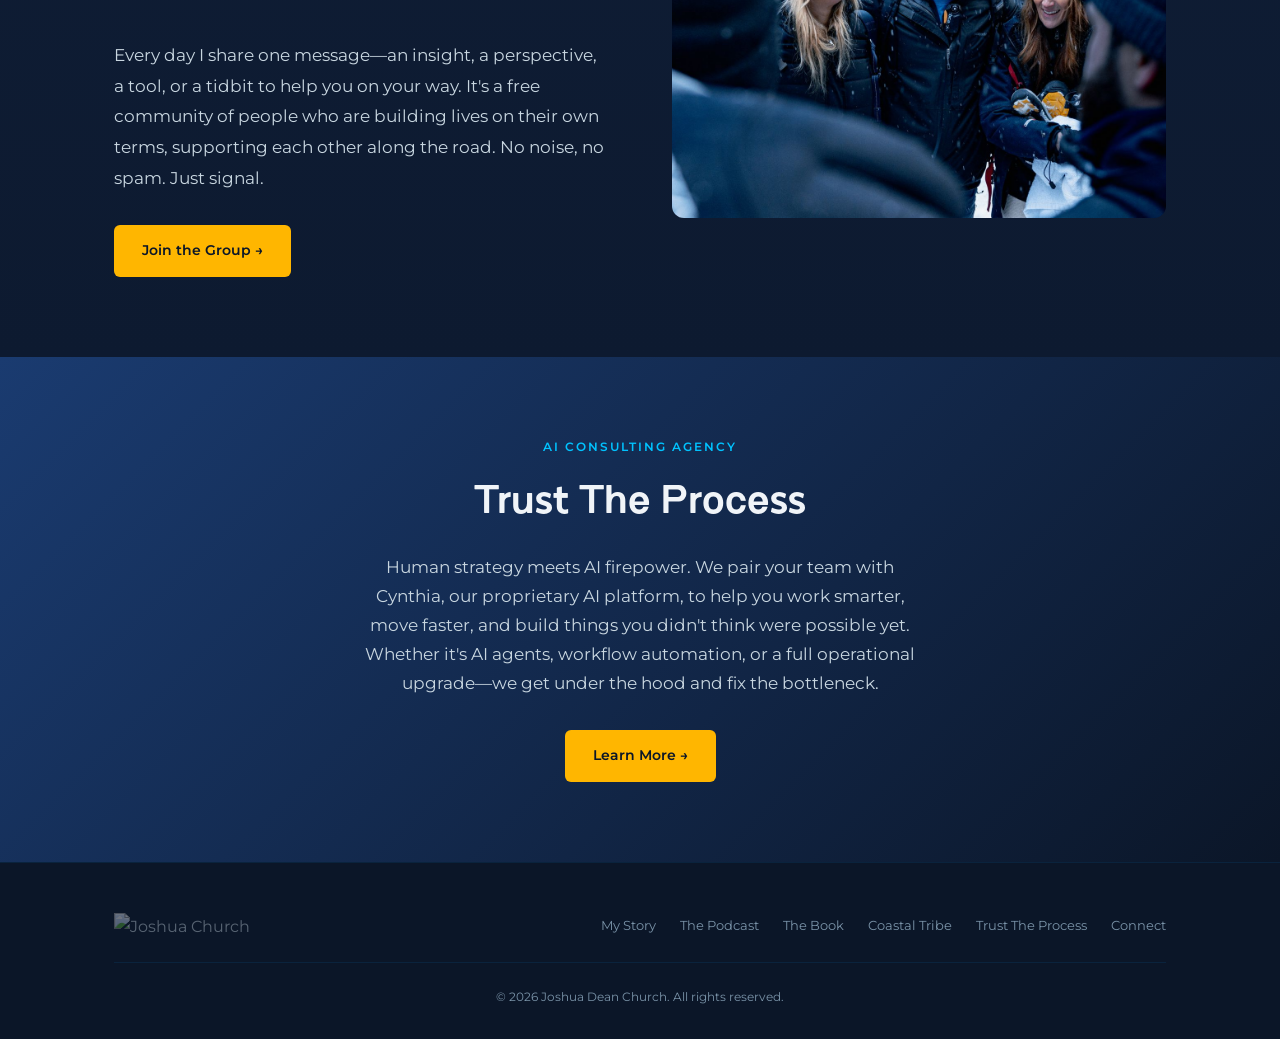
==== commit ea673213: "Swap nav/footer to full wordmark logo and yellow bolt favicon - Replace JDC monogram with full "JOSH" ====
--- a/brand-site/index.html
+++ b/brand-site/index.html
@@ -12,14 +12,14 @@
   <link rel="preconnect" href="https://fonts.gstatic.com" crossorigin>
   <link href="https://fonts.googleapis.com/css2?family=Montserrat:ital,wght@0,300;0,400;0,500;0,600;0,700;0,800;1,400&display=swap" rel="stylesheet">
   <link rel="stylesheet" href="css/style.css">
-  <link rel="icon" type="image/png" href="images/logos/bolt-black.png">
+  <link rel="icon" type="image/png" href="images/logos/bolt-white.png">
 </head>
 <body>
 
   <!-- Nav -->
   <nav class="nav" id="nav">
     <div class="nav-inner">
-      <a href="/"><img src="images/logos/jdc-monogram-white.png" alt="JDC" class="nav-logo"></a>
+      <a href="/"><img src="images/logos/wordmark-white.png" alt="Joshua Church" class="nav-logo"></a>
       <button class="nav-toggle" id="navToggle" aria-label="Menu">&#9776;</button>
       <ul class="nav-links" id="navLinks">
         <li><a href="/my-story">My Story</a></li>
@@ -182,7 +182,7 @@
   <footer class="footer">
     <div class="container">
       <div class="footer-inner">
-        <a href="/"><img src="images/logos/jdc-monogram-white.png" alt="JDC" class="footer-logo"></a>
+        <a href="/"><img src="images/logos/wordmark-white.png" alt="Joshua Church" class="footer-logo"></a>
         <ul class="footer-links">
           <li><a href="/my-story">My Story</a></li>
           <li><a href="/podcast">The Podcast</a></li>
--- a/brand-site/css/style.css
+++ b/brand-site/css/style.css
@@ -81,7 +81,7 @@
   margin: 0 auto; padding: 0 24px;
   display: flex; align-items: center; justify-content: space-between;
 }
-.nav-logo { height: 36px; filter: brightness(0) invert(1); }
+.nav-logo { height: 28px; }
 .nav-links {
   display: flex; align-items: center; gap: 28px; list-style: none;
 }
@@ -489,7 +489,7 @@
   display: flex; justify-content: space-between;
   align-items: center; flex-wrap: wrap; gap: 16px;
 }
-.footer-logo { height: 28px; filter: brightness(0) invert(1); opacity: 0.4; }
+.footer-logo { height: 22px; opacity: 0.4; }
 .footer-links {
   display: flex; gap: 24px; list-style: none;
 }
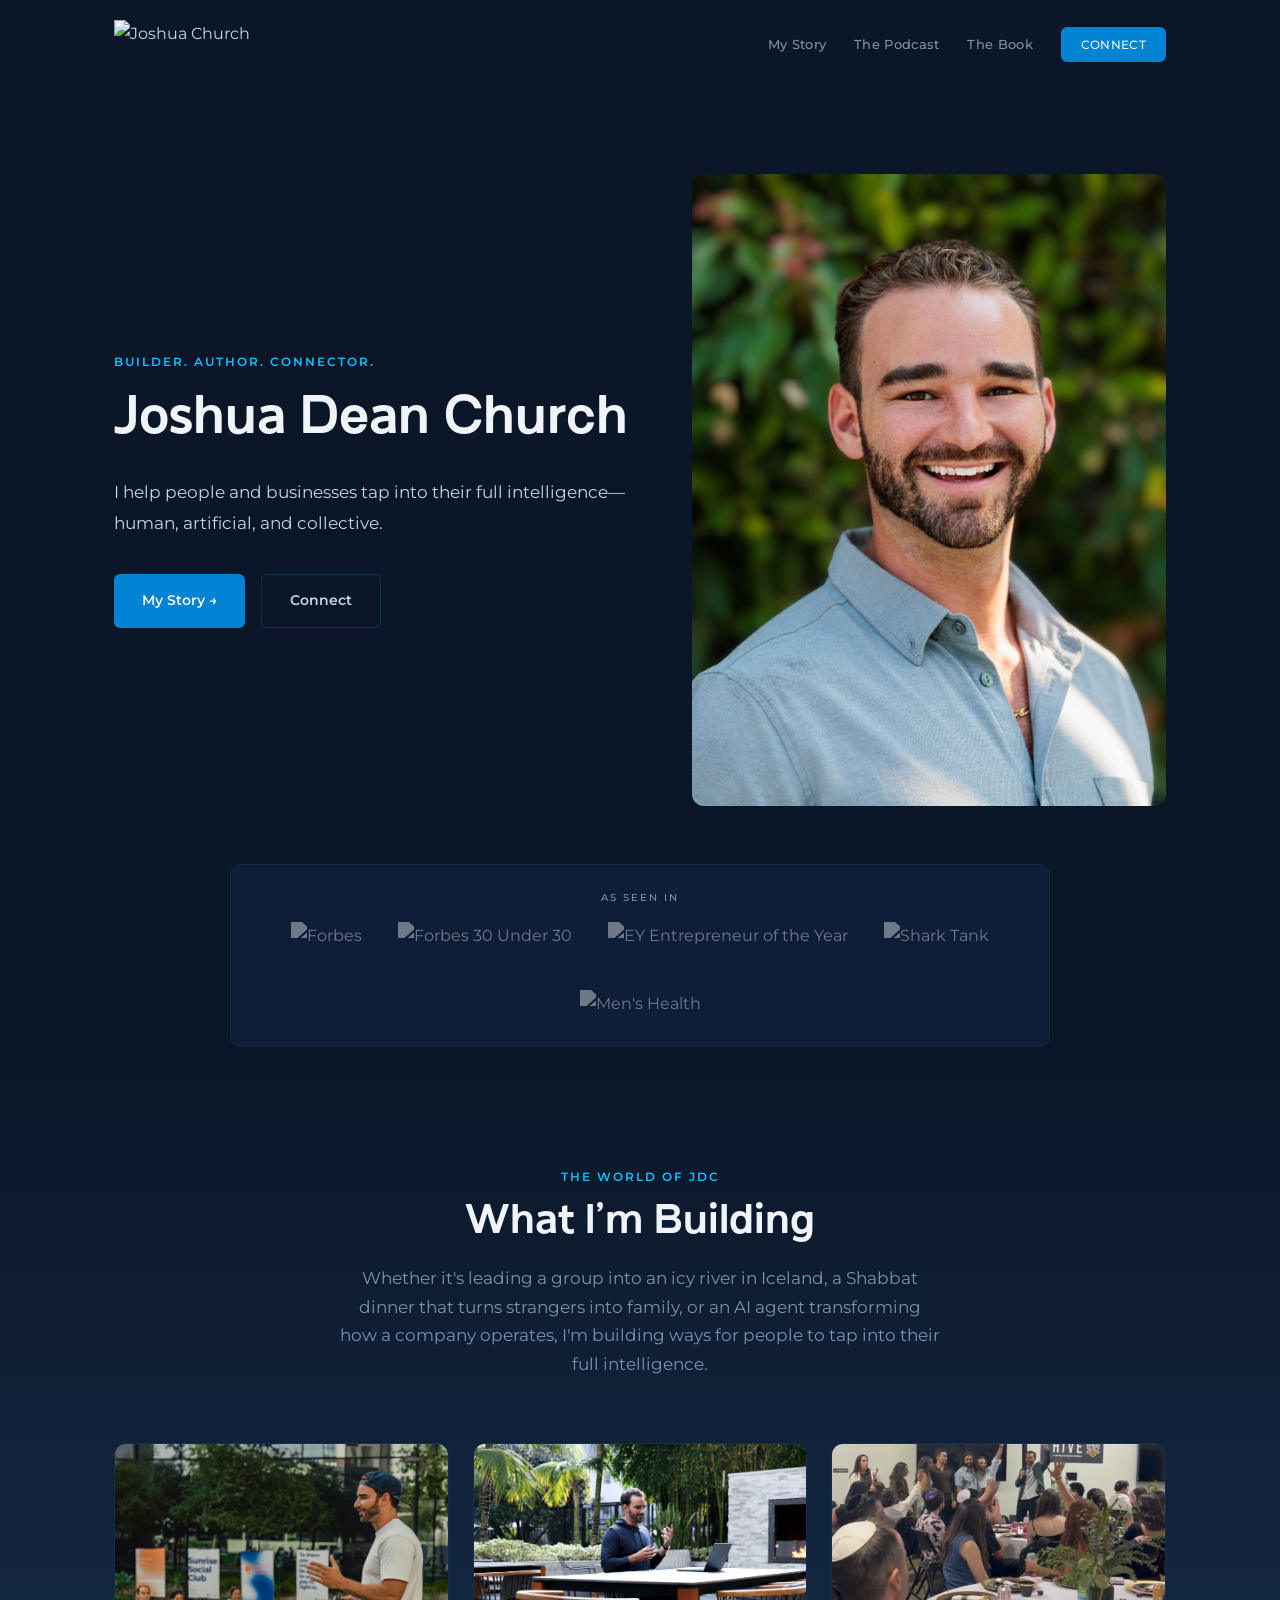
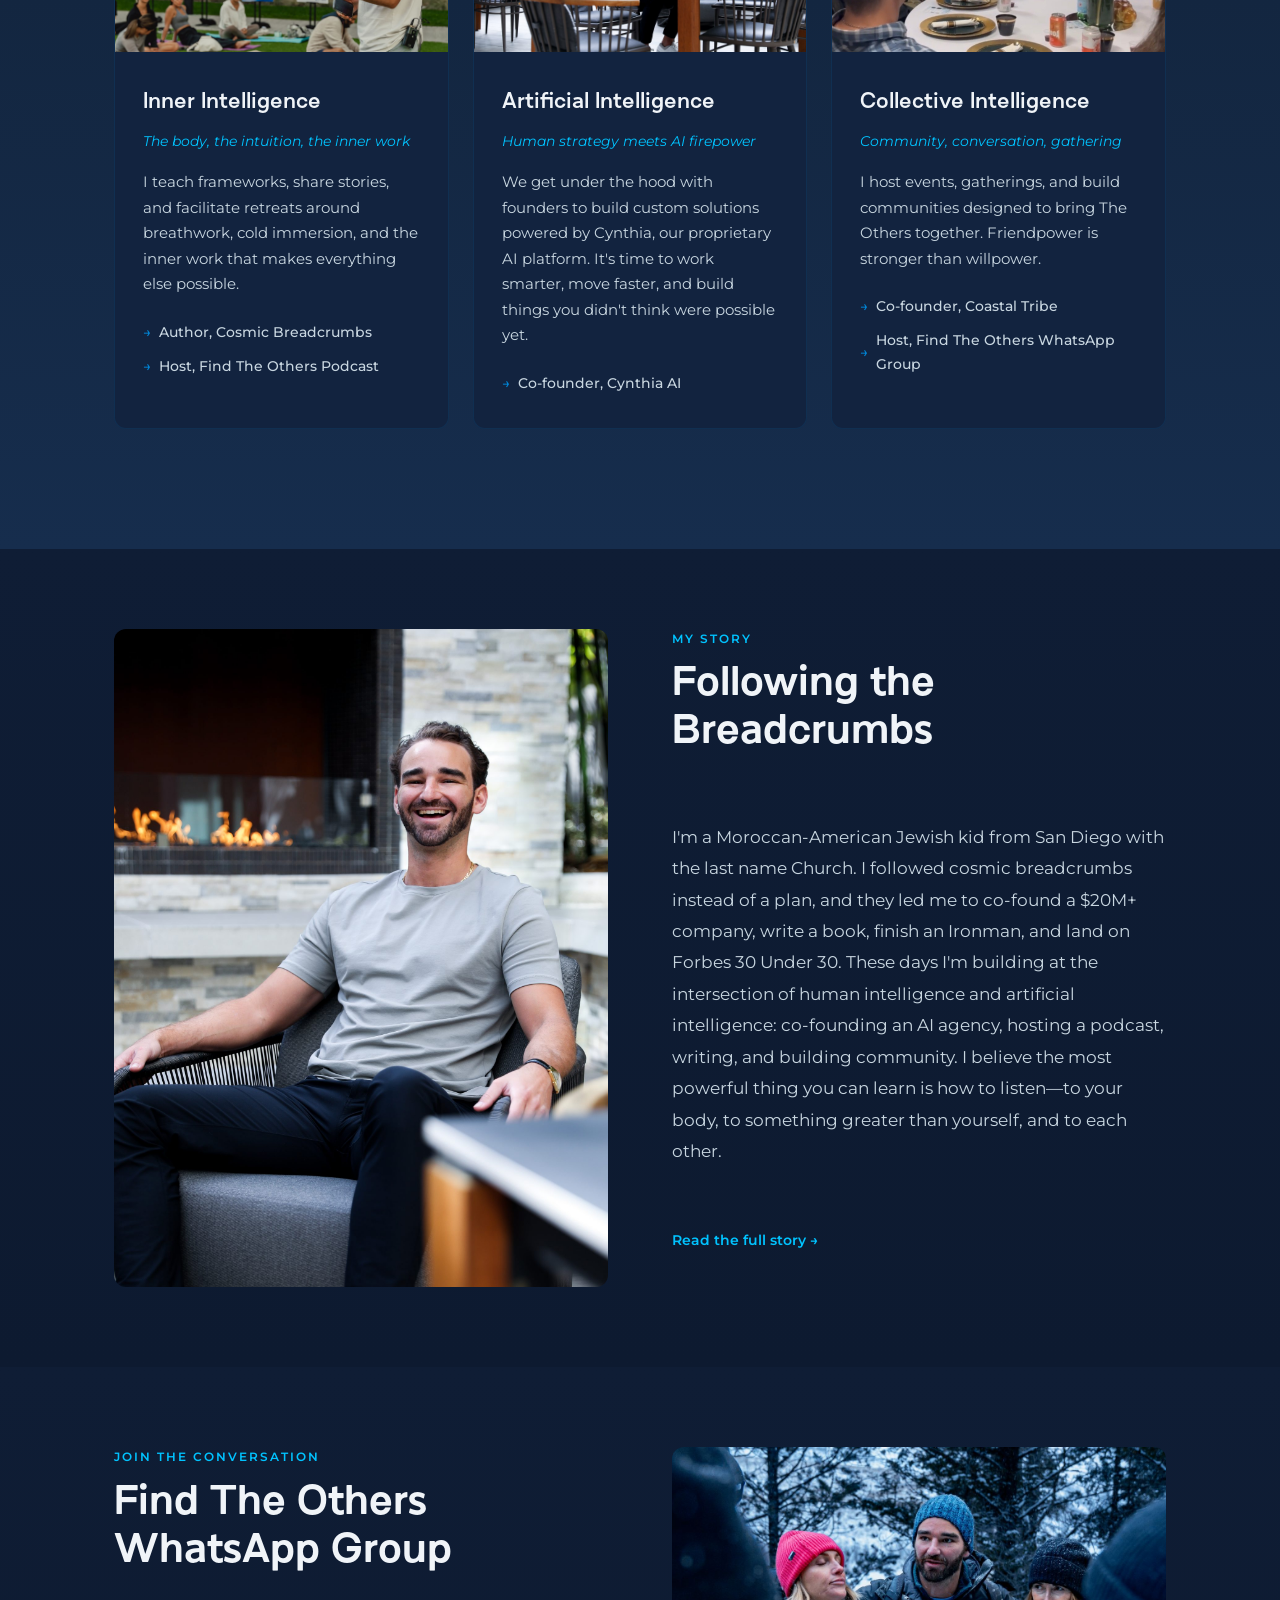
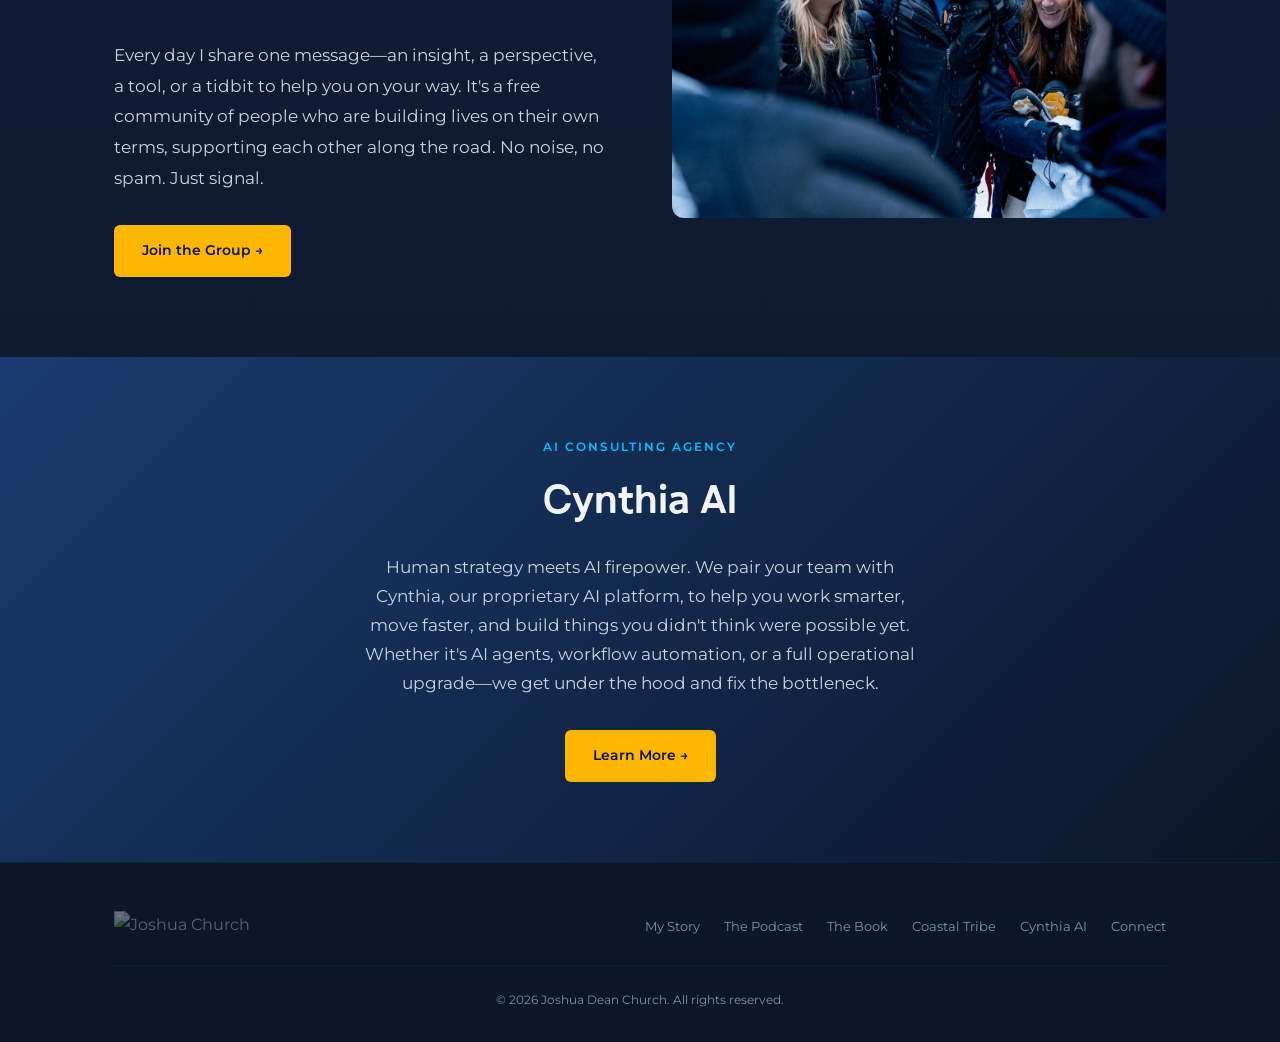
==== commit ced5eb7a: "Rename agency from "Trust The Process" to "Cynthia AI" across site and brand doc Co-Authored-By: Cla" ====
--- a/brand-site/index.html
+++ b/brand-site/index.html
@@ -102,7 +102,7 @@
             <p class="world-card-tagline">Human strategy meets AI firepower</p>
             <p class="world-card-text">We get under the hood with founders to build custom solutions powered by Cynthia, our proprietary AI platform. It's time to work smarter, move faster, and build things you didn't think were possible yet.</p>
             <ul class="world-card-links">
-              <li><a href="https://cynthiaconcierge.com/" target="_blank"><span class="arrow">&rarr;</span> Co-founder, Trust The Process</a></li>
+              <li><a href="https://cynthiaconcierge.com/" target="_blank"><span class="arrow">&rarr;</span> Co-founder, Cynthia AI</a></li>
             </ul>
           </div>
         </div>
@@ -168,11 +168,11 @@
     </div>
   </section>
 
-  <!-- Trust The Process CTA -->
+  <!-- Cynthia AI CTA -->
   <section class="cta-banner">
     <div class="container fade-up">
       <div class="sh-label" style="text-align:center; margin-bottom:12px;">AI Consulting Agency</div>
-      <h2>Trust The Process</h2>
+      <h2>Cynthia AI</h2>
       <p>Human strategy meets AI firepower. We pair your team with Cynthia, our proprietary AI platform, to help you work smarter, move faster, and build things you didn't think were possible yet. Whether it's AI agents, workflow automation, or a full operational upgrade&mdash;we get under the hood and fix the bottleneck.</p>
       <a href="https://cynthiaconcierge.com/" target="_blank" class="btn btn-solar">Learn More &rarr;</a>
     </div>
@@ -188,7 +188,7 @@
           <li><a href="/podcast">The Podcast</a></li>
           <li><a href="/book">The Book</a></li>
           <li><a href="https://thecoastaltribe.com" target="_blank">Coastal Tribe</a></li>
-          <li><a href="https://cynthiaconcierge.com/" target="_blank">Trust The Process</a></li>
+          <li><a href="https://cynthiaconcierge.com/" target="_blank">Cynthia AI</a></li>
           <li><a href="/connect">Connect</a></li>
         </ul>
       </div>
--- a/brand-site/css/style.css
+++ b/brand-site/css/style.css
@@ -81,7 +81,7 @@
   margin: 0 auto; padding: 0 24px;
   display: flex; align-items: center; justify-content: space-between;
 }
-.nav-logo { height: 28px; }
+.nav-logo { height: 48px; }
 .nav-links {
   display: flex; align-items: center; gap: 28px; list-style: none;
 }
@@ -489,7 +489,7 @@
   display: flex; justify-content: space-between;
   align-items: center; flex-wrap: wrap; gap: 16px;
 }
-.footer-logo { height: 22px; opacity: 0.4; }
+.footer-logo { height: 30px; opacity: 0.4; }
 .footer-links {
   display: flex; gap: 24px; list-style: none;
 }
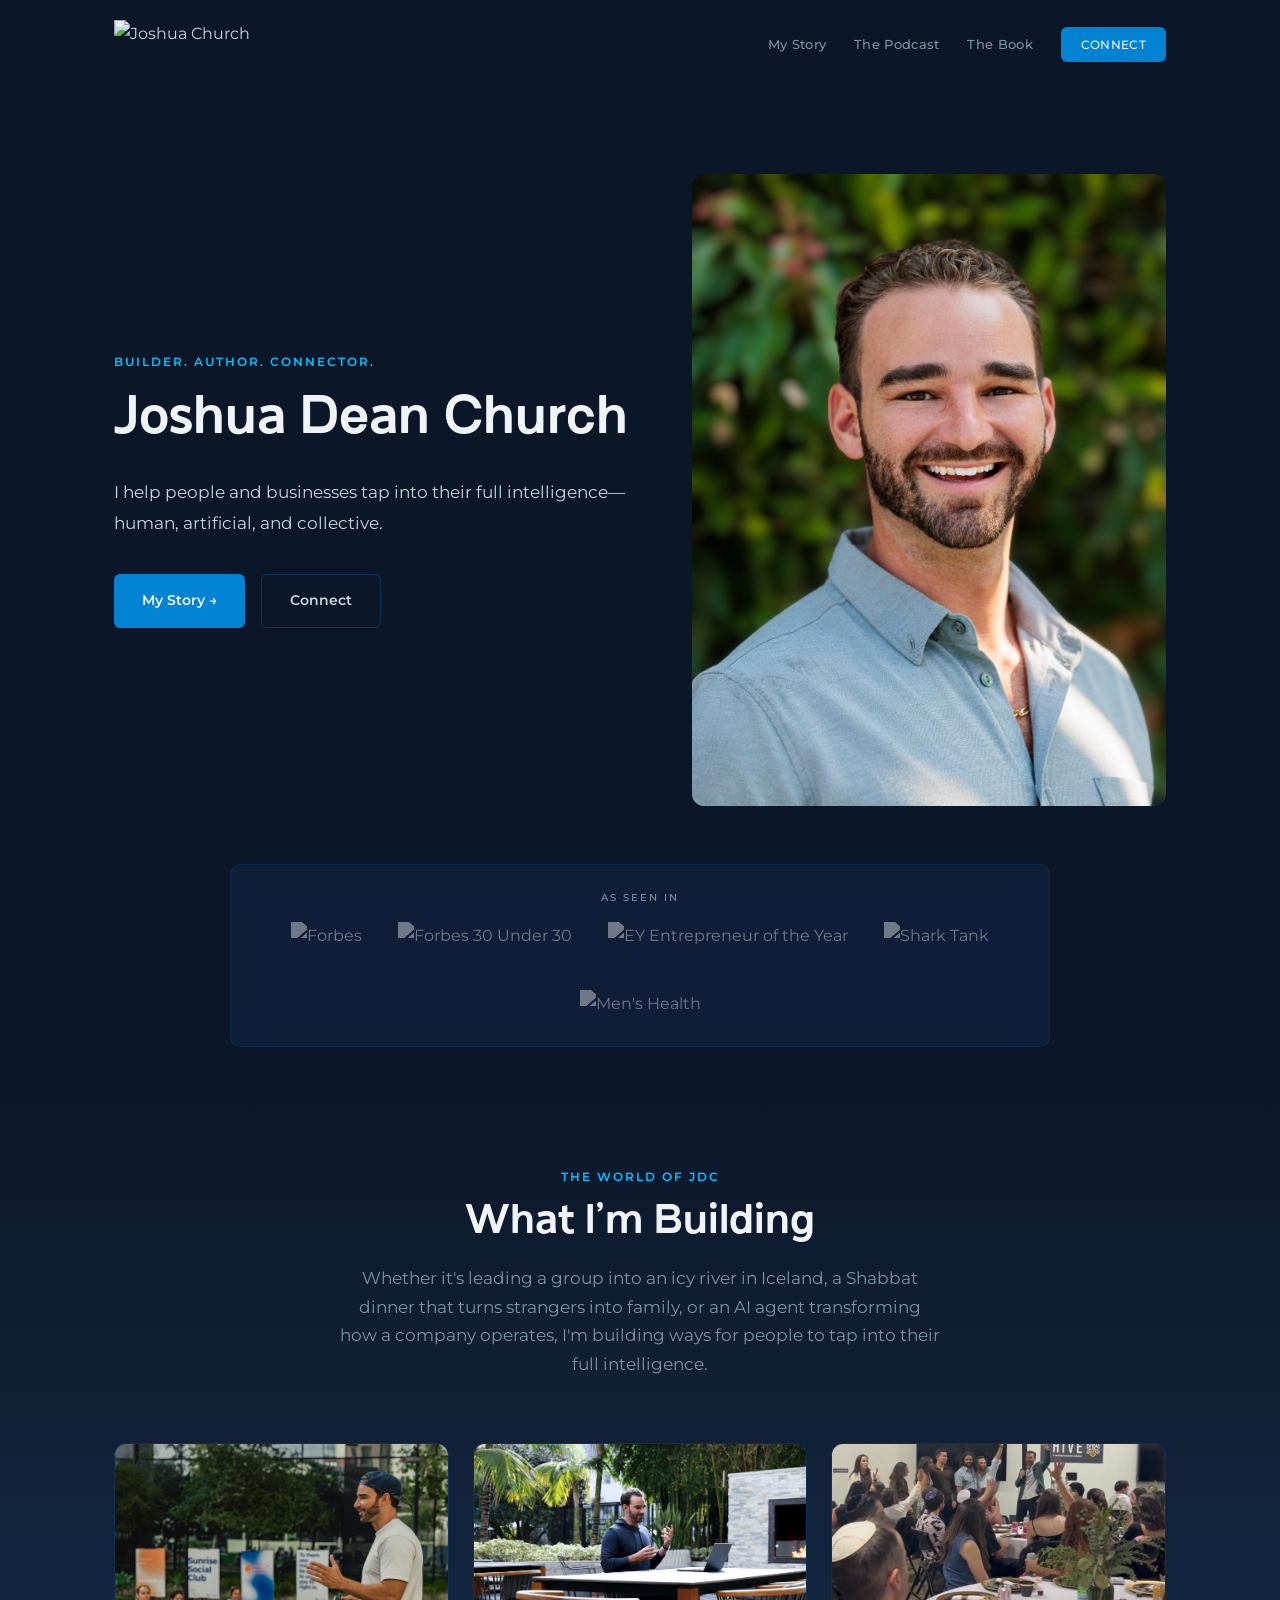
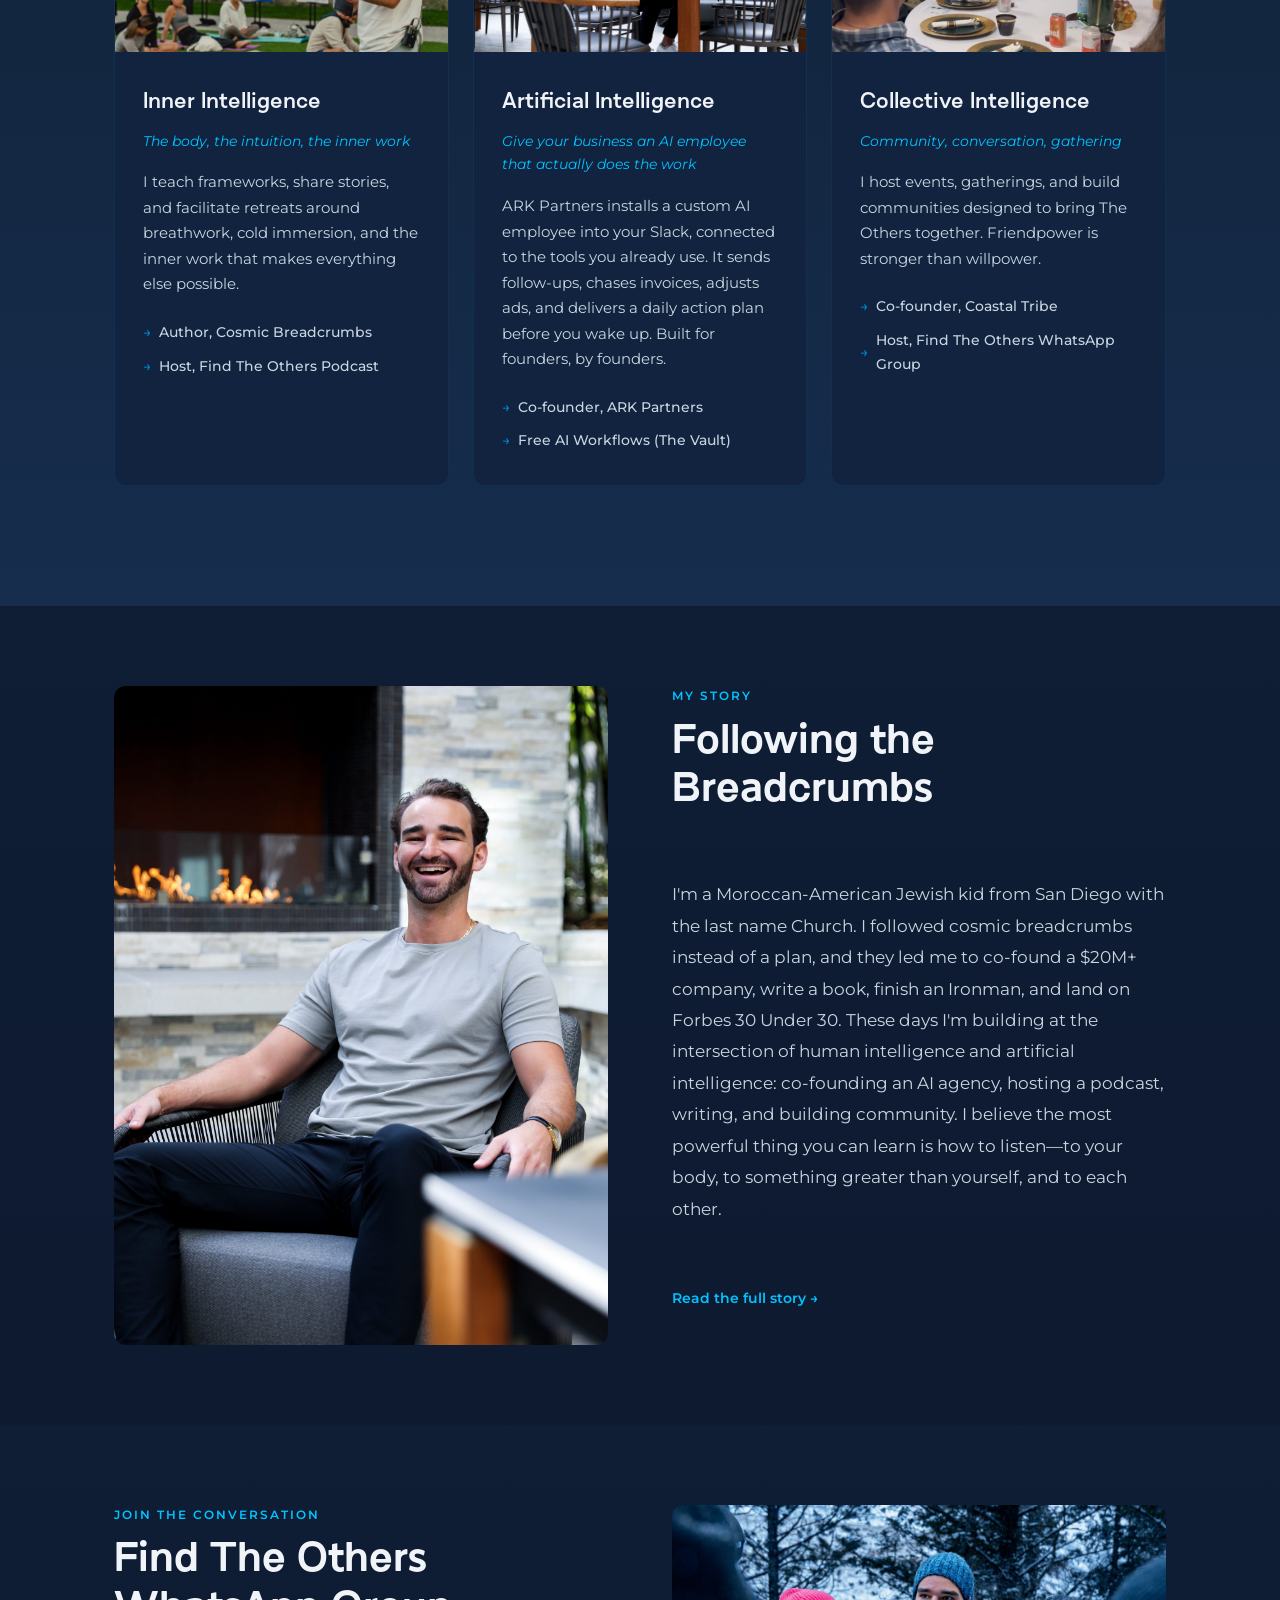
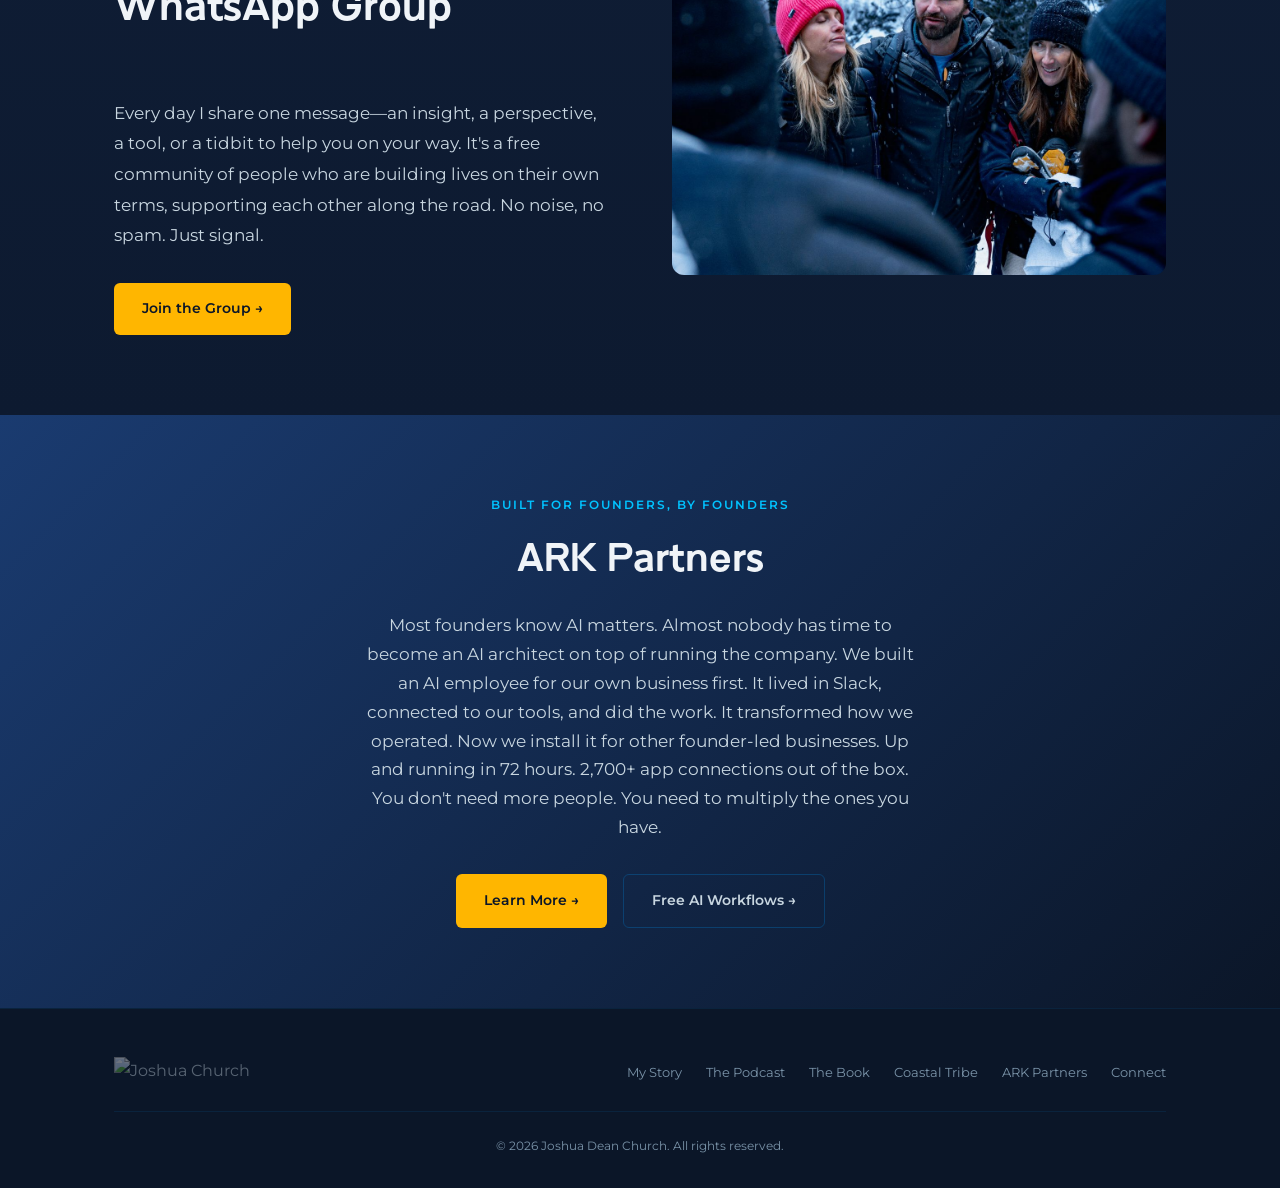
==== commit 90c8d256: "Update ARK Partners sections to match current AI employee positioning Co-Authored-By: Claude Opus 4." ====
--- a/brand-site/index.html
+++ b/brand-site/index.html
@@ -5,9 +5,95 @@
   <meta name="viewport" content="width=device-width, initial-scale=1.0">
   <title>Joshua Dean Church | Builder. Author. Connector.</title>
   <meta name="description" content="I help people and businesses tap into their full intelligence — human, artificial, and collective.">
+  <link rel="canonical" href="https://joshuadeanchurch.com/">
+  <meta property="og:type" content="website">
+  <meta property="og:url" content="https://joshuadeanchurch.com/">
   <meta property="og:title" content="Joshua Dean Church | Builder. Author. Connector.">
   <meta property="og:description" content="I help people and businesses tap into their full intelligence — human, artificial, and collective.">
-  <meta property="og:image" content="images/photos/jdc-headshot.jpg">
+  <meta property="og:image" content="https://joshuadeanchurch.com/images/photos/jdc-headshot.jpg">
+  <meta property="og:site_name" content="Joshua Dean Church">
+  <meta name="twitter:card" content="summary_large_image">
+  <meta name="twitter:title" content="Joshua Dean Church | Builder. Author. Connector.">
+  <meta name="twitter:description" content="I help people and businesses tap into their full intelligence — human, artificial, and collective.">
+  <meta name="twitter:image" content="https://joshuadeanchurch.com/images/photos/jdc-headshot.jpg">
+  <script type="application/ld+json">
+  {
+    "@context": "https://schema.org",
+    "@type": "Person",
+    "name": "Joshua Dean Church",
+    "alternateName": "Joshua Church",
+    "url": "https://joshuadeanchurch.com",
+    "image": "https://joshuadeanchurch.com/images/photos/jdc-headshot.jpg",
+    "description": "Moroccan-American Jewish entrepreneur, author, speaker, podcast host, and community builder. Co-founder of Edge Theory Labs and ARK Partners. Forbes 30 Under 30.",
+    "jobTitle": ["Entrepreneur", "Author", "Podcast Host", "Speaker"],
+    "birthDate": "1994-08-08",
+    "birthPlace": {
+      "@type": "Place",
+      "name": "Pinehurst, North Carolina"
+    },
+    "homeLocation": {
+      "@type": "Place",
+      "name": "San Diego, California"
+    },
+    "nationality": "American",
+    "alumniOf": [
+      {
+        "@type": "CollegeOrUniversity",
+        "name": "Miami University",
+        "sameAs": "https://en.wikipedia.org/wiki/Miami_University"
+      },
+      {
+        "@type": "HighSchool",
+        "name": "La Jolla Country Day School",
+        "sameAs": "https://www.ljcds.org"
+      }
+    ],
+    "award": [
+      "Forbes 30 Under 30 (2024)",
+      "EY Entrepreneur of the Year Award Finalist (2024)",
+      "La Jolla Country Day School Distinguished Young Alumni Award (2025)"
+    ],
+    "knowsAbout": ["Artificial Intelligence", "Entrepreneurship", "Cold Immersion", "Breathwork", "Community Building", "Wim Hof Method"],
+    "founder": [
+      {
+        "@type": "Organization",
+        "name": "Edge Theory Labs",
+        "description": "Cold plunge and recovery technology company",
+        "url": "https://edgetheorylabs.com"
+      },
+      {
+        "@type": "Organization",
+        "name": "ARK Partners",
+        "description": "Custom AI employees for founder-led businesses. Built for founders, by founders.",
+        "url": "https://www.arkpartners.ai"
+      },
+      {
+        "@type": "Organization",
+        "name": "Coastal Tribe",
+        "description": "Community gathering and Shabbat dinner series",
+        "url": "https://thecoastaltribe.com"
+      }
+    ],
+    "author": {
+      "@type": "Book",
+      "name": "Cosmic Breadcrumbs: Building a Profitable Partnership with the Universe",
+      "url": "https://joshuadeanchurch.com/book"
+    },
+    "subjectOf": {
+      "@type": "PodcastSeries",
+      "name": "Find The Others",
+      "url": "https://open.spotify.com/show/4HogJDGOuHx08jy6uRJH1m"
+    },
+    "sameAs": [
+      "https://instagram.com/joshuadeanchurch",
+      "https://www.linkedin.com/in/joshuadeanchurch",
+      "https://www.youtube.com/@joshuadeanchurch",
+      "https://open.spotify.com/show/4HogJDGOuHx08jy6uRJH1m",
+      "https://www.arkpartners.ai",
+      "https://thecoastaltribe.com"
+    ]
+  }
+  </script>
   <link rel="preconnect" href="https://fonts.googleapis.com">
   <link rel="preconnect" href="https://fonts.gstatic.com" crossorigin>
   <link href="https://fonts.googleapis.com/css2?family=Montserrat:ital,wght@0,300;0,400;0,500;0,600;0,700;0,800;1,400&display=swap" rel="stylesheet">
@@ -99,10 +185,11 @@
           <img src="images/photos/jdc-laptop.jpg" alt="Joshua working with AI" class="world-card-img">
           <div class="world-card-body">
             <h3>Artificial Intelligence</h3>
-            <p class="world-card-tagline">Human strategy meets AI firepower</p>
-            <p class="world-card-text">We get under the hood with founders to build custom solutions powered by Cynthia, our proprietary AI platform. It's time to work smarter, move faster, and build things you didn't think were possible yet.</p>
+            <p class="world-card-tagline">Give your business an AI employee that actually does the work</p>
+            <p class="world-card-text">ARK Partners installs a custom AI employee into your Slack, connected to the tools you already use. It sends follow-ups, chases invoices, adjusts ads, and delivers a daily action plan before you wake up. Built for founders, by founders.</p>
             <ul class="world-card-links">
-              <li><a href="https://cynthiaconcierge.com/" target="_blank"><span class="arrow">&rarr;</span> Co-founder, Cynthia AI</a></li>
+              <li><a href="https://www.arkpartners.ai/" target="_blank"><span class="arrow">&rarr;</span> Co-founder, ARK Partners</a></li>
+              <li><a href="https://www.arkpartners.ai/resources" target="_blank"><span class="arrow">&rarr;</span> Free AI Workflows (The Vault)</a></li>
             </ul>
           </div>
         </div>
@@ -168,13 +255,16 @@
     </div>
   </section>
 
-  <!-- Cynthia AI CTA -->
+  <!-- ARK Partners CTA -->
   <section class="cta-banner">
     <div class="container fade-up">
-      <div class="sh-label" style="text-align:center; margin-bottom:12px;">AI Consulting Agency</div>
-      <h2>Cynthia AI</h2>
-      <p>Human strategy meets AI firepower. We pair your team with Cynthia, our proprietary AI platform, to help you work smarter, move faster, and build things you didn't think were possible yet. Whether it's AI agents, workflow automation, or a full operational upgrade&mdash;we get under the hood and fix the bottleneck.</p>
-      <a href="https://cynthiaconcierge.com/" target="_blank" class="btn btn-solar">Learn More &rarr;</a>
+      <div class="sh-label" style="text-align:center; margin-bottom:12px;">Built for Founders, by Founders</div>
+      <h2>ARK Partners</h2>
+      <p>Most founders know AI matters. Almost nobody has time to become an AI architect on top of running the company. We built an AI employee for our own business first. It lived in Slack, connected to our tools, and did the work. It transformed how we operated. Now we install it for other founder-led businesses. Up and running in 72 hours. 2,700+ app connections out of the box. You don't need more people. You need to multiply the ones you have.</p>
+      <div style="display:flex; gap:16px; justify-content:center; flex-wrap:wrap;">
+        <a href="https://www.arkpartners.ai/" target="_blank" class="btn btn-solar">Learn More &rarr;</a>
+        <a href="https://www.arkpartners.ai/resources" target="_blank" class="btn btn-outline">Free AI Workflows &rarr;</a>
+      </div>
     </div>
   </section>
 
@@ -188,7 +278,7 @@
           <li><a href="/podcast">The Podcast</a></li>
           <li><a href="/book">The Book</a></li>
           <li><a href="https://thecoastaltribe.com" target="_blank">Coastal Tribe</a></li>
-          <li><a href="https://cynthiaconcierge.com/" target="_blank">Cynthia AI</a></li>
+          <li><a href="https://www.arkpartners.ai/" target="_blank">ARK Partners</a></li>
           <li><a href="/connect">Connect</a></li>
         </ul>
       </div>
